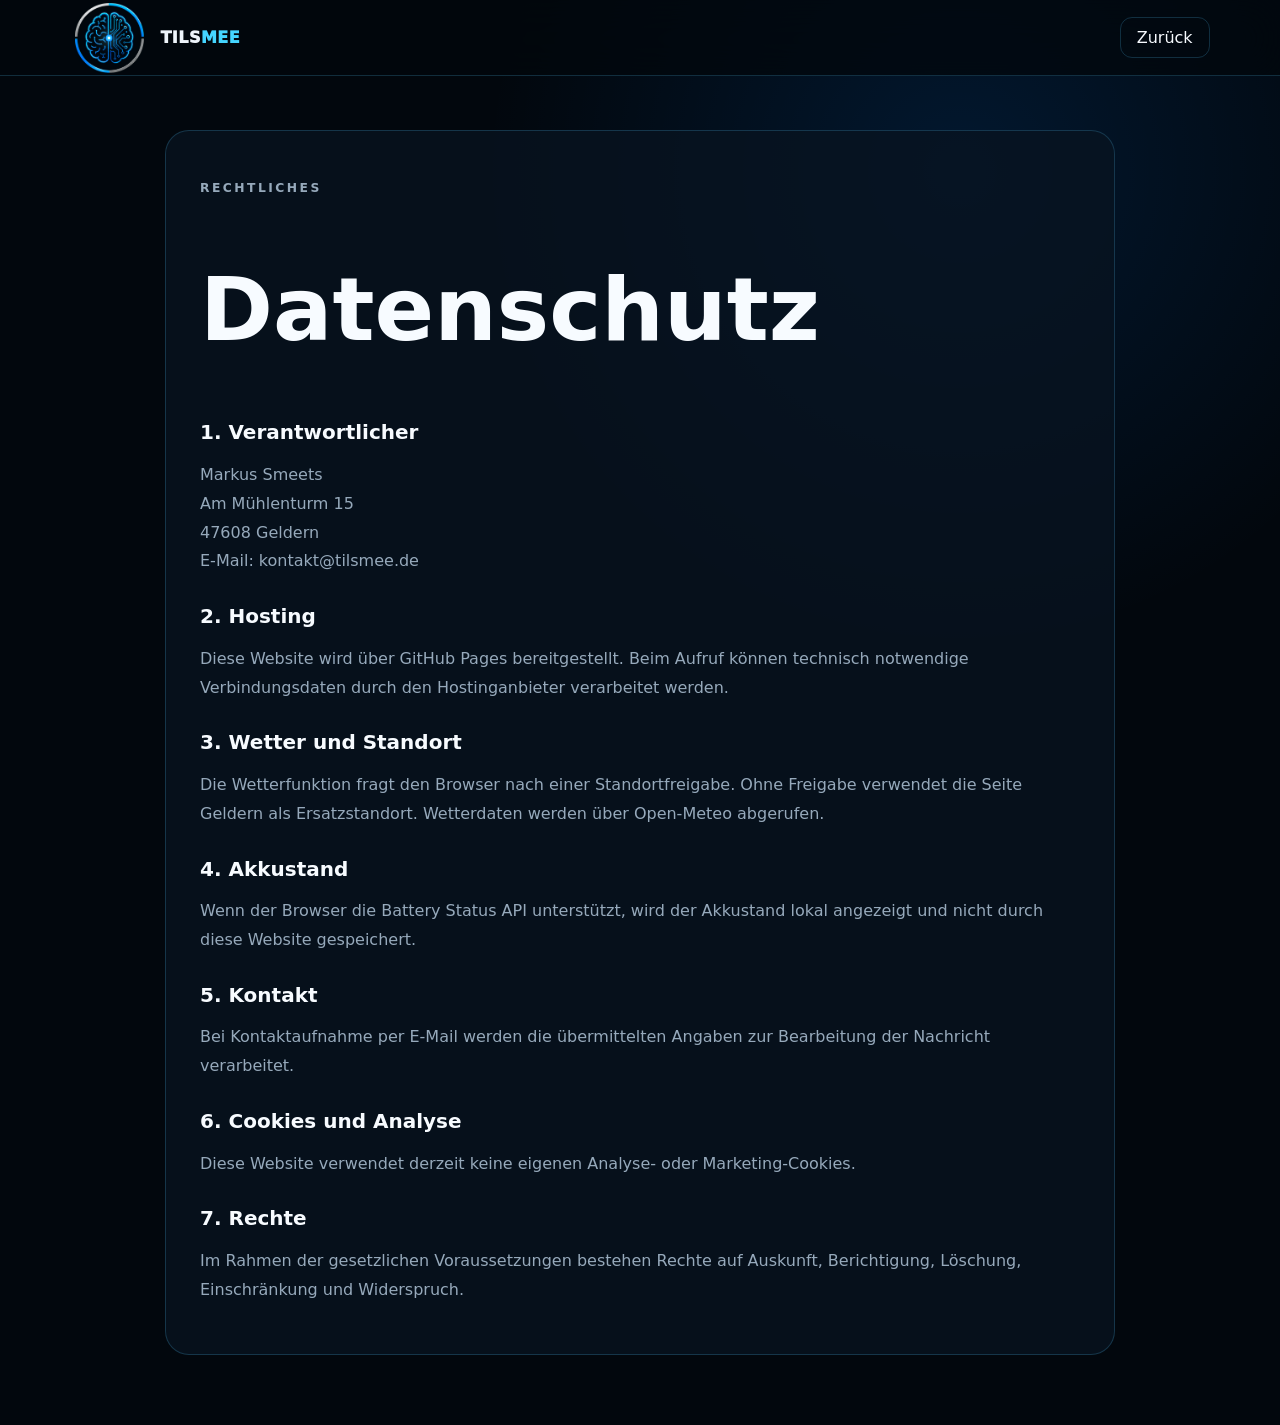
==== datenschutz.html @ 0f598ce9 "Add files via upload" ====
<!doctype html><html lang="de"><head><meta charset="utf-8"><meta name="viewport" content="width=device-width,initial-scale=1"><title>Datenschutz | Tilsmee</title><link rel="stylesheet" href="style.css"></head><body><header><a class="brand" href="index.html"><span class="mini-logo"><img src="tilsmee-emblem.png" alt=""><i></i></span><b><span>TILS</span><em>MEE</em></b></a><a class="contact-link" href="index.html">Zurück</a></header><main class="legal"><div class="box"><p class="eyebrow">RECHTLICHES</p><h1>Datenschutz</h1><h2>1. Verantwortlicher</h2><p>Markus Smeets<br>Am Mühlenturm 15<br>47608 Geldern<br>E-Mail: kontakt@tilsmee.de</p><h2>2. Hosting</h2><p>Diese Website wird über GitHub Pages bereitgestellt. Beim Aufruf können technisch notwendige Verbindungsdaten durch den Hostinganbieter verarbeitet werden.</p><h2>3. Wetter und Standort</h2><p>Die Wetterfunktion fragt den Browser nach einer Standortfreigabe. Ohne Freigabe verwendet die Seite Geldern als Ersatzstandort. Wetterdaten werden über Open-Meteo abgerufen.</p><h2>4. Akkustand</h2><p>Wenn der Browser die Battery Status API unterstützt, wird der Akkustand lokal angezeigt und nicht durch diese Website gespeichert.</p><h2>5. Kontakt</h2><p>Bei Kontaktaufnahme per E-Mail werden die übermittelten Angaben zur Bearbeitung der Nachricht verarbeitet.</p><h2>6. Cookies und Analyse</h2><p>Diese Website verwendet derzeit keine eigenen Analyse- oder Marketing-Cookies.</p><h2>7. Rechte</h2><p>Im Rahmen der gesetzlichen Voraussetzungen bestehen Rechte auf Auskunft, Berichtigung, Löschung, Einschränkung und Widerspruch.</p></div></main></body></html>
---- style.css ----
*{box-sizing:border-box}:root{--bg:#02070d;--panel:rgba(8,20,33,.78);--line:rgba(83,198,255,.2);--cyan:#45d5ff;--silver:#eef4fb;--text:#f7fbff;--muted:#96a9bb}html{scroll-behavior:smooth;scroll-snap-type:y mandatory}body{margin:0;background:radial-gradient(circle at 75% 12%,rgba(0,126,255,.14),transparent 30%),var(--bg);color:var(--text);font-family:Inter,system-ui,"Segoe UI",sans-serif;overflow-x:hidden}a{color:inherit;text-decoration:none}button{font:inherit}img{display:block;max-width:100%}header{position:fixed;inset:0 0 auto;z-index:50;height:76px;padding:0 5.5vw;display:flex;align-items:center;justify-content:space-between;border-bottom:1px solid var(--line);background:rgba(2,7,13,.75);backdrop-filter:blur(20px)}.brand{display:flex;align-items:center;gap:12px}.brand b,.word,.watch-brand,footer b{font-weight:950;letter-spacing:.03em}.brand b span,.word span,.watch-brand span,footer b span,.window-title b span{color:var(--silver)}.brand b em,.word em,.watch-brand em,footer b em,.window-title b em,h1 em{color:var(--cyan);font-style:normal}.mini-logo{position:relative;width:42px;height:42px}.mini-logo img,.logo img,.watch-logo img,.mini-logo img{width:100%;height:100%;object-fit:contain}header nav{display:flex;gap:28px;color:var(--muted)}header nav a:hover{color:#fff}.contact-link{padding:10px 16px;border:1px solid var(--line);border-radius:12px}.loader{position:fixed;inset:0;z-index:1000;display:grid;place-content:center;text-align:center;background:#010409;transition:.7s}.loader.hide{opacity:0;visibility:hidden}.loader .logo{width:165px;height:165px;margin:auto}.loader b{margin-top:18px;font-size:1.7rem;letter-spacing:.14em}.loader b span{color:var(--silver)}.loader b em{color:var(--cyan);font-style:normal}.loader small{color:var(--muted)}.logo,.watch-logo,.mini-logo{position:relative}.logo i,.watch-logo i,.mini-logo i{position:absolute;left:50%;top:50%;width:16px;height:16px;border-radius:50%;transform:translate(-50%,-50%);background:radial-gradient(circle,#fff 0 12%,#55dcff 30%,#078aff 65%);box-shadow:0 0 12px #7eeaff,0 0 34px #078aff;animation:pulse 1s infinite}.mini-logo i{width:7px;height:7px}.watch-logo i{width:12px;height:12px}@keyframes pulse{50%{transform:translate(-50%,-50%) scale(1.3);box-shadow:0 0 16px #bdf6ff,0 0 52px #078aff}}.slide{min-height:100vh;scroll-snap-align:start;padding:110px 6vw 70px;display:grid;align-items:center;gap:70px;overflow:hidden}.hero{grid-template-columns:1fr 1fr}.copy{max-width:720px}.eyebrow{color:var(--cyan);font-size:.77rem;font-weight:900;letter-spacing:.2em}.copy h1{font-size:clamp(4rem,8vw,7.6rem);line-height:.9;margin:.15em 0;letter-spacing:-.06em}.copy h1 span{color:var(--silver)}.copy h2{font-size:clamp(1.45rem,2.4vw,2.25rem);margin:.5em 0}.copy h3{font-size:clamp(2.5rem,5vw,4.8rem);line-height:1.02;margin:.25em 0}.copy p{color:var(--muted);font-size:1.08rem;line-height:1.7}.actions{display:flex;gap:14px;flex-wrap:wrap;margin:28px 0 14px}.btn{min-height:52px;padding:0 23px;border-radius:14px;border:0;display:inline-flex;align-items:center;justify-content:center;font-weight:850;cursor:pointer;transition:.22s}.btn:hover{transform:translateY(-3px)}.primary{color:#00111d;background:linear-gradient(135deg,#83e9ff,var(--cyan) 45%,#087cff);box-shadow:0 15px 42px rgba(0,145,255,.3)}.secondary{color:#fff;border:1px solid var(--line);background:rgba(255,255,255,.03)}#weatherStatus{color:var(--muted)}.watch-wrap{display:grid;place-items:center}.watch{position:relative;width:min(540px,42vw);aspect-ratio:1;border-radius:50%;padding:25px;background:linear-gradient(145deg,#4d5967,#19212b 40%,#070b10 70%);box-shadow:0 0 0 2px #7d8a99,0 0 0 7px #151c24,0 42px 105px #000a;transition:.18s;perspective:1200px}.crown{position:absolute;right:-24px;top:42%;width:32px;height:78px;border-radius:8px 12px 12px 8px;background:linear-gradient(90deg,#26303a,#667382,#1a222b)}.screen{height:100%;border-radius:50%;display:flex;flex-direction:column;align-items:center;justify-content:center;background:radial-gradient(circle at 50% 34%,rgba(0,130,255,.18),transparent 38%),#010409;box-shadow:inset 0 0 70px rgba(25,157,255,.17)}.watch-logo{width:118px;height:106px}.time{display:grid;grid-template-columns:5.2ch 2ch;align-items:end;gap:.15em;font-family:"Arial Rounded MT Bold","Trebuchet MS",system-ui,sans-serif;font-variant-numeric:tabular-nums;font-feature-settings:"tnum" 1}.time span{width:5.2ch;font-size:clamp(4.6rem,7.6vw,7rem);font-weight:900;line-height:.84;letter-spacing:-.045em}.time small{width:2ch;margin-bottom:10px;color:var(--cyan);font-weight:900;text-align:right}.date{margin-top:16px;color:var(--cyan);font-size:.78rem;letter-spacing:.16em}.weather{margin-top:7px;color:#d5e5ef}.metrics{display:flex;gap:24px;margin-top:27px}.metrics div{display:grid;grid-template-columns:auto minmax(4.8ch,auto);column-gap:6px;align-items:center;font-variant-numeric:tabular-nums}.metrics .steps{min-width:8.2rem}.metrics b{color:var(--cyan)}.metrics strong{white-space:nowrap;text-align:right}.metrics small{grid-column:1/3;text-align:center;color:var(--muted);font-size:.54rem;letter-spacing:.11em}.watch-brand{margin-top:18px;font-size:.74rem;letter-spacing:.22em}.watch-wrap>small{margin-top:17px;color:var(--muted)}.two{grid-template-columns:.9fr 1.1fr}.cards{display:grid;gap:15px}.cards article,.timeline article{display:grid;grid-template-columns:72px 1fr auto;gap:20px;padding:25px;border:1px solid var(--line);border-radius:20px;background:var(--panel)}.cards article>span,.timeline article>span{color:var(--cyan);font-size:1.35rem;font-weight:900}.cards p,.timeline p{color:var(--muted)}.studio{grid-template-columns:1.15fr .85fr}.editor{border:1px solid var(--line);border-radius:24px;overflow:hidden;background:#07101a;box-shadow:0 35px 100px #0007}.window-title{height:54px;display:flex;align-items:center;gap:8px;padding:0 18px;border-bottom:1px solid var(--line);background:#0a1522}.window-title>i{width:10px;height:10px;border-radius:50%;background:#354556}.window-title b{margin-left:14px}.editor-body{display:grid;grid-template-columns:230px 1fr;min-height:480px}aside{padding:18px;border-right:1px solid var(--line);display:flex;flex-direction:column;gap:9px}.layer{display:grid;grid-template-columns:54px 1fr;gap:11px;align-items:center;padding:10px;border:1px solid transparent;border-radius:12px;color:var(--muted);background:transparent;text-align:left;cursor:pointer}.layer:hover,.layer.active{color:#fff;border-color:var(--line);background:rgba(0,133,255,.12)}.layer>b{display:flex;flex-direction:column}.layer small{color:var(--muted);font-size:.68rem}.thumb{width:54px;height:42px;border:1px solid var(--line);border-radius:9px;display:grid;place-items:center;background:#02070d;color:#dff7ff;font-family:"Arial Rounded MT Bold","Trebuchet MS",sans-serif;font-size:.7rem}.thumb.bg{background:radial-gradient(circle,rgba(0,145,255,.35),transparent 58%),#02070d}.canvas{position:relative;display:grid;place-items:center;background:radial-gradient(circle,rgba(0,123,255,.13),transparent 45%),#03080e}.canvas>span{position:absolute;left:18px;top:18px;padding:8px 12px;border:1px solid var(--line);border-radius:10px;color:var(--cyan)}.mini-watch{position:relative;width:270px;aspect-ratio:1;border-radius:50%;border:9px solid #303b48;background:#010409;display:flex;flex-direction:column;align-items:center;justify-content:center;box-shadow:0 0 0 2px #687687}.mini-logo{width:78px;height:70px}.mini-watch>b{font-family:"Arial Rounded MT Bold","Trebuchet MS",sans-serif;font-size:3rem}.mini-watch>small{color:var(--cyan)}#overlay{position:absolute;inset:0;border-radius:50%;display:grid;place-items:center;color:var(--cyan);font-weight:900;font-size:1.15rem}.studio ul{list-style:none;padding:0}.studio li{margin:12px 0;padding:14px;border:1px solid var(--line);border-radius:13px;background:rgba(255,255,255,.025)}.studio li:before{content:"✓";color:var(--cyan);margin-right:10px}.roadmap{grid-template-columns:.75fr 1.25fr}.timeline{display:grid;gap:15px}.timeline article small{color:var(--cyan);letter-spacing:.11em}.end{grid-template-rows:1fr auto}.contact-card{width:min(900px,100%);margin:auto;text-align:center;padding:70px 28px;border:1px solid var(--line);border-radius:30px;background:var(--panel)}.contact-card .logo{width:140px;height:140px;margin:auto}.contact-card .word{display:block;margin:10px 0;font-size:1.2rem}.contact-card h3{font-size:clamp(2.5rem,5vw,4.8rem);margin:.3em 0}.contact-card p{color:var(--muted)}footer{display:flex;justify-content:space-between;gap:24px;align-items:end;color:var(--muted)}footer b{display:block;color:#dce9f4}footer small{display:block;margin-top:5px}footer nav{display:flex;gap:18px}.reveal{opacity:0;transform:translateY(36px);transition:.8s}.reveal.visible{opacity:1;transform:none}.legal{min-height:100vh;padding:130px 6vw 70px}.legal .box{max-width:950px;margin:auto;padding:34px;border:1px solid var(--line);border-radius:24px;background:var(--panel)}.legal h1{font-size:clamp(3rem,8vw,5.5rem)}.legal h2{font-size:1.25rem;margin-top:28px}.legal p{color:var(--muted);line-height:1.8}@media(max-width:980px){html{scroll-snap-type:none}header nav{display:none}.hero,.two,.studio,.roadmap{grid-template-columns:1fr;text-align:center}.watch-wrap{order:-1}.watch{width:min(520px,84vw)}.actions{justify-content:center}.studio .editor{order:2}.cards article,.timeline article{text-align:left}}@media(max-width:700px){.editor-body{grid-template-columns:1fr}aside{border-right:0;border-bottom:1px solid var(--line);display:grid;grid-template-columns:1fr 1fr}aside h4{grid-column:1/3}}@media(max-width:620px){header{padding:0 18px}.contact-link{display:none}.slide{padding:100px 18px 60px;min-height:auto}.hero{min-height:100vh}.watch{width:92vw;padding:18px}.time span{font-size:4rem}.metrics{gap:10px}.metrics .steps{min-width:6.8rem}.timeline article{grid-template-columns:1fr}footer{flex-direction:column;align-items:flex-start}footer nav{flex-wrap:wrap}}
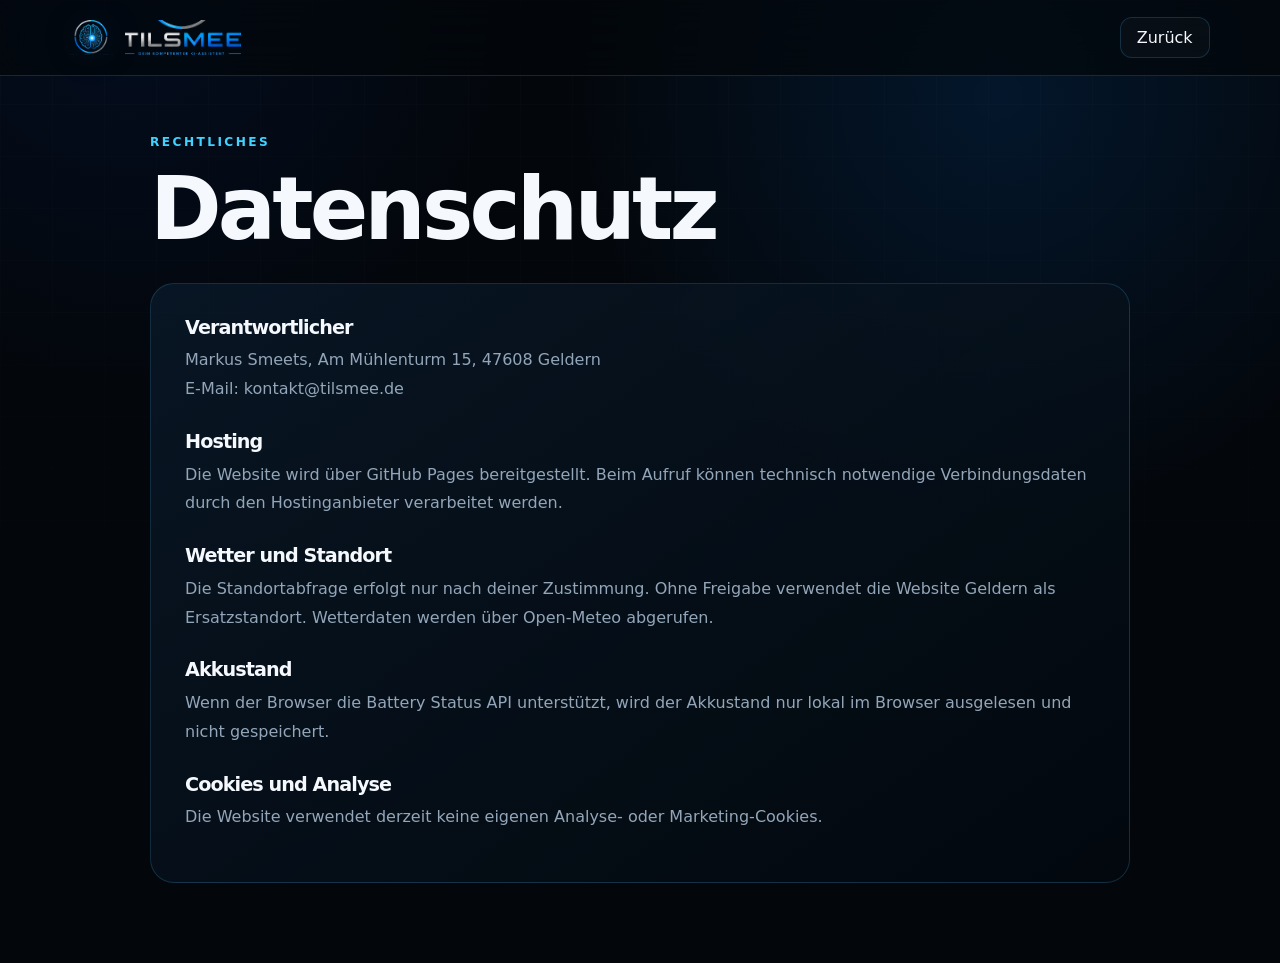
==== commit abf1b6a1: "Add files via upload" ====
--- a/datenschutz.html
+++ b/datenschutz.html
@@ -1 +1,34 @@
-<!doctype html><html lang="de"><head><meta charset="utf-8"><meta name="viewport" content="width=device-width,initial-scale=1"><title>Datenschutz | Tilsmee</title><link rel="stylesheet" href="style.css"></head><body><header><a class="brand" href="index.html"><span class="mini-logo"><img src="tilsmee-emblem.png" alt=""><i></i></span><b><span>TILS</span><em>MEE</em></b></a><a class="contact-link" href="index.html">Zurück</a></header><main class="legal"><div class="box"><p class="eyebrow">RECHTLICHES</p><h1>Datenschutz</h1><h2>1. Verantwortlicher</h2><p>Markus Smeets<br>Am Mühlenturm 15<br>47608 Geldern<br>E-Mail: kontakt@tilsmee.de</p><h2>2. Hosting</h2><p>Diese Website wird über GitHub Pages bereitgestellt. Beim Aufruf können technisch notwendige Verbindungsdaten durch den Hostinganbieter verarbeitet werden.</p><h2>3. Wetter und Standort</h2><p>Die Wetterfunktion fragt den Browser nach einer Standortfreigabe. Ohne Freigabe verwendet die Seite Geldern als Ersatzstandort. Wetterdaten werden über Open-Meteo abgerufen.</p><h2>4. Akkustand</h2><p>Wenn der Browser die Battery Status API unterstützt, wird der Akkustand lokal angezeigt und nicht durch diese Website gespeichert.</p><h2>5. Kontakt</h2><p>Bei Kontaktaufnahme per E-Mail werden die übermittelten Angaben zur Bearbeitung der Nachricht verarbeitet.</p><h2>6. Cookies und Analyse</h2><p>Diese Website verwendet derzeit keine eigenen Analyse- oder Marketing-Cookies.</p><h2>7. Rechte</h2><p>Im Rahmen der gesetzlichen Voraussetzungen bestehen Rechte auf Auskunft, Berichtigung, Löschung, Einschränkung und Widerspruch.</p></div></main></body></html>+<!doctype html>
+<html lang="de">
+<head>
+  <meta charset="utf-8">
+  <meta name="viewport" content="width=device-width, initial-scale=1">
+  <title>Datenschutz | TILSMEE</title>
+  <link rel="stylesheet" href="style.css">
+</head>
+<body>
+  <header class="header">
+    <a class="brand" href="index.html">
+      <span class="brand-symbol"><img src="tilsmee-emblem.png" alt=""><span class="core-dot core-dot-small"></span></span>
+      <span class="brand-lockup"><img src="tilsmee-wordmark.png" alt="TILSMEE"></span>
+    </a>
+    <a class="header-contact" href="index.html">Zurück</a>
+  </header>
+  <main class="legal">
+    <p class="eyebrow">RECHTLICHES</p>
+    <h1>Datenschutz</h1>
+    <section>
+      <h2>Verantwortlicher</h2>
+      <p>Markus Smeets, Am Mühlenturm 15, 47608 Geldern<br>E-Mail: kontakt@tilsmee.de</p>
+      <h2>Hosting</h2>
+      <p>Die Website wird über GitHub Pages bereitgestellt. Beim Aufruf können technisch notwendige Verbindungsdaten durch den Hostinganbieter verarbeitet werden.</p>
+      <h2>Wetter und Standort</h2>
+      <p>Die Standortabfrage erfolgt nur nach deiner Zustimmung. Ohne Freigabe verwendet die Website Geldern als Ersatzstandort. Wetterdaten werden über Open-Meteo abgerufen.</p>
+      <h2>Akkustand</h2>
+      <p>Wenn der Browser die Battery Status API unterstützt, wird der Akkustand nur lokal im Browser ausgelesen und nicht gespeichert.</p>
+      <h2>Cookies und Analyse</h2>
+      <p>Die Website verwendet derzeit keine eigenen Analyse- oder Marketing-Cookies.</p>
+    </section>
+  </main>
+</body>
+</html>
--- a/style.css
+++ b/style.css
@@ -1 +1,286 @@
-*{box-sizing:border-box}:root{--bg:#02070d;--panel:rgba(8,20,33,.78);--line:rgba(83,198,255,.2);--cyan:#45d5ff;--silver:#eef4fb;--text:#f7fbff;--muted:#96a9bb}html{scroll-behavior:smooth;scroll-snap-type:y mandatory}body{margin:0;background:radial-gradient(circle at 75% 12%,rgba(0,126,255,.14),transparent 30%),var(--bg);color:var(--text);font-family:Inter,system-ui,"Segoe UI",sans-serif;overflow-x:hidden}a{color:inherit;text-decoration:none}button{font:inherit}img{display:block;max-width:100%}header{position:fixed;inset:0 0 auto;z-index:50;height:76px;padding:0 5.5vw;display:flex;align-items:center;justify-content:space-between;border-bottom:1px solid var(--line);background:rgba(2,7,13,.75);backdrop-filter:blur(20px)}.brand{display:flex;align-items:center;gap:12px}.brand b,.word,.watch-brand,footer b{font-weight:950;letter-spacing:.03em}.brand b span,.word span,.watch-brand span,footer b span,.window-title b span{color:var(--silver)}.brand b em,.word em,.watch-brand em,footer b em,.window-title b em,h1 em{color:var(--cyan);font-style:normal}.mini-logo{position:relative;width:42px;height:42px}.mini-logo img,.logo img,.watch-logo img,.mini-logo img{width:100%;height:100%;object-fit:contain}header nav{display:flex;gap:28px;color:var(--muted)}header nav a:hover{color:#fff}.contact-link{padding:10px 16px;border:1px solid var(--line);border-radius:12px}.loader{position:fixed;inset:0;z-index:1000;display:grid;place-content:center;text-align:center;background:#010409;transition:.7s}.loader.hide{opacity:0;visibility:hidden}.loader .logo{width:165px;height:165px;margin:auto}.loader b{margin-top:18px;font-size:1.7rem;letter-spacing:.14em}.loader b span{color:var(--silver)}.loader b em{color:var(--cyan);font-style:normal}.loader small{color:var(--muted)}.logo,.watch-logo,.mini-logo{position:relative}.logo i,.watch-logo i,.mini-logo i{position:absolute;left:50%;top:50%;width:16px;height:16px;border-radius:50%;transform:translate(-50%,-50%);background:radial-gradient(circle,#fff 0 12%,#55dcff 30%,#078aff 65%);box-shadow:0 0 12px #7eeaff,0 0 34px #078aff;animation:pulse 1s infinite}.mini-logo i{width:7px;height:7px}.watch-logo i{width:12px;height:12px}@keyframes pulse{50%{transform:translate(-50%,-50%) scale(1.3);box-shadow:0 0 16px #bdf6ff,0 0 52px #078aff}}.slide{min-height:100vh;scroll-snap-align:start;padding:110px 6vw 70px;display:grid;align-items:center;gap:70px;overflow:hidden}.hero{grid-template-columns:1fr 1fr}.copy{max-width:720px}.eyebrow{color:var(--cyan);font-size:.77rem;font-weight:900;letter-spacing:.2em}.copy h1{font-size:clamp(4rem,8vw,7.6rem);line-height:.9;margin:.15em 0;letter-spacing:-.06em}.copy h1 span{color:var(--silver)}.copy h2{font-size:clamp(1.45rem,2.4vw,2.25rem);margin:.5em 0}.copy h3{font-size:clamp(2.5rem,5vw,4.8rem);line-height:1.02;margin:.25em 0}.copy p{color:var(--muted);font-size:1.08rem;line-height:1.7}.actions{display:flex;gap:14px;flex-wrap:wrap;margin:28px 0 14px}.btn{min-height:52px;padding:0 23px;border-radius:14px;border:0;display:inline-flex;align-items:center;justify-content:center;font-weight:850;cursor:pointer;transition:.22s}.btn:hover{transform:translateY(-3px)}.primary{color:#00111d;background:linear-gradient(135deg,#83e9ff,var(--cyan) 45%,#087cff);box-shadow:0 15px 42px rgba(0,145,255,.3)}.secondary{color:#fff;border:1px solid var(--line);background:rgba(255,255,255,.03)}#weatherStatus{color:var(--muted)}.watch-wrap{display:grid;place-items:center}.watch{position:relative;width:min(540px,42vw);aspect-ratio:1;border-radius:50%;padding:25px;background:linear-gradient(145deg,#4d5967,#19212b 40%,#070b10 70%);box-shadow:0 0 0 2px #7d8a99,0 0 0 7px #151c24,0 42px 105px #000a;transition:.18s;perspective:1200px}.crown{position:absolute;right:-24px;top:42%;width:32px;height:78px;border-radius:8px 12px 12px 8px;background:linear-gradient(90deg,#26303a,#667382,#1a222b)}.screen{height:100%;border-radius:50%;display:flex;flex-direction:column;align-items:center;justify-content:center;background:radial-gradient(circle at 50% 34%,rgba(0,130,255,.18),transparent 38%),#010409;box-shadow:inset 0 0 70px rgba(25,157,255,.17)}.watch-logo{width:118px;height:106px}.time{display:grid;grid-template-columns:5.2ch 2ch;align-items:end;gap:.15em;font-family:"Arial Rounded MT Bold","Trebuchet MS",system-ui,sans-serif;font-variant-numeric:tabular-nums;font-feature-settings:"tnum" 1}.time span{width:5.2ch;font-size:clamp(4.6rem,7.6vw,7rem);font-weight:900;line-height:.84;letter-spacing:-.045em}.time small{width:2ch;margin-bottom:10px;color:var(--cyan);font-weight:900;text-align:right}.date{margin-top:16px;color:var(--cyan);font-size:.78rem;letter-spacing:.16em}.weather{margin-top:7px;color:#d5e5ef}.metrics{display:flex;gap:24px;margin-top:27px}.metrics div{display:grid;grid-template-columns:auto minmax(4.8ch,auto);column-gap:6px;align-items:center;font-variant-numeric:tabular-nums}.metrics .steps{min-width:8.2rem}.metrics b{color:var(--cyan)}.metrics strong{white-space:nowrap;text-align:right}.metrics small{grid-column:1/3;text-align:center;color:var(--muted);font-size:.54rem;letter-spacing:.11em}.watch-brand{margin-top:18px;font-size:.74rem;letter-spacing:.22em}.watch-wrap>small{margin-top:17px;color:var(--muted)}.two{grid-template-columns:.9fr 1.1fr}.cards{display:grid;gap:15px}.cards article,.timeline article{display:grid;grid-template-columns:72px 1fr auto;gap:20px;padding:25px;border:1px solid var(--line);border-radius:20px;background:var(--panel)}.cards article>span,.timeline article>span{color:var(--cyan);font-size:1.35rem;font-weight:900}.cards p,.timeline p{color:var(--muted)}.studio{grid-template-columns:1.15fr .85fr}.editor{border:1px solid var(--line);border-radius:24px;overflow:hidden;background:#07101a;box-shadow:0 35px 100px #0007}.window-title{height:54px;display:flex;align-items:center;gap:8px;padding:0 18px;border-bottom:1px solid var(--line);background:#0a1522}.window-title>i{width:10px;height:10px;border-radius:50%;background:#354556}.window-title b{margin-left:14px}.editor-body{display:grid;grid-template-columns:230px 1fr;min-height:480px}aside{padding:18px;border-right:1px solid var(--line);display:flex;flex-direction:column;gap:9px}.layer{display:grid;grid-template-columns:54px 1fr;gap:11px;align-items:center;padding:10px;border:1px solid transparent;border-radius:12px;color:var(--muted);background:transparent;text-align:left;cursor:pointer}.layer:hover,.layer.active{color:#fff;border-color:var(--line);background:rgba(0,133,255,.12)}.layer>b{display:flex;flex-direction:column}.layer small{color:var(--muted);font-size:.68rem}.thumb{width:54px;height:42px;border:1px solid var(--line);border-radius:9px;display:grid;place-items:center;background:#02070d;color:#dff7ff;font-family:"Arial Rounded MT Bold","Trebuchet MS",sans-serif;font-size:.7rem}.thumb.bg{background:radial-gradient(circle,rgba(0,145,255,.35),transparent 58%),#02070d}.canvas{position:relative;display:grid;place-items:center;background:radial-gradient(circle,rgba(0,123,255,.13),transparent 45%),#03080e}.canvas>span{position:absolute;left:18px;top:18px;padding:8px 12px;border:1px solid var(--line);border-radius:10px;color:var(--cyan)}.mini-watch{position:relative;width:270px;aspect-ratio:1;border-radius:50%;border:9px solid #303b48;background:#010409;display:flex;flex-direction:column;align-items:center;justify-content:center;box-shadow:0 0 0 2px #687687}.mini-logo{width:78px;height:70px}.mini-watch>b{font-family:"Arial Rounded MT Bold","Trebuchet MS",sans-serif;font-size:3rem}.mini-watch>small{color:var(--cyan)}#overlay{position:absolute;inset:0;border-radius:50%;display:grid;place-items:center;color:var(--cyan);font-weight:900;font-size:1.15rem}.studio ul{list-style:none;padding:0}.studio li{margin:12px 0;padding:14px;border:1px solid var(--line);border-radius:13px;background:rgba(255,255,255,.025)}.studio li:before{content:"✓";color:var(--cyan);margin-right:10px}.roadmap{grid-template-columns:.75fr 1.25fr}.timeline{display:grid;gap:15px}.timeline article small{color:var(--cyan);letter-spacing:.11em}.end{grid-template-rows:1fr auto}.contact-card{width:min(900px,100%);margin:auto;text-align:center;padding:70px 28px;border:1px solid var(--line);border-radius:30px;background:var(--panel)}.contact-card .logo{width:140px;height:140px;margin:auto}.contact-card .word{display:block;margin:10px 0;font-size:1.2rem}.contact-card h3{font-size:clamp(2.5rem,5vw,4.8rem);margin:.3em 0}.contact-card p{color:var(--muted)}footer{display:flex;justify-content:space-between;gap:24px;align-items:end;color:var(--muted)}footer b{display:block;color:#dce9f4}footer small{display:block;margin-top:5px}footer nav{display:flex;gap:18px}.reveal{opacity:0;transform:translateY(36px);transition:.8s}.reveal.visible{opacity:1;transform:none}.legal{min-height:100vh;padding:130px 6vw 70px}.legal .box{max-width:950px;margin:auto;padding:34px;border:1px solid var(--line);border-radius:24px;background:var(--panel)}.legal h1{font-size:clamp(3rem,8vw,5.5rem)}.legal h2{font-size:1.25rem;margin-top:28px}.legal p{color:var(--muted);line-height:1.8}@media(max-width:980px){html{scroll-snap-type:none}header nav{display:none}.hero,.two,.studio,.roadmap{grid-template-columns:1fr;text-align:center}.watch-wrap{order:-1}.watch{width:min(520px,84vw)}.actions{justify-content:center}.studio .editor{order:2}.cards article,.timeline article{text-align:left}}@media(max-width:700px){.editor-body{grid-template-columns:1fr}aside{border-right:0;border-bottom:1px solid var(--line);display:grid;grid-template-columns:1fr 1fr}aside h4{grid-column:1/3}}@media(max-width:620px){header{padding:0 18px}.contact-link{display:none}.slide{padding:100px 18px 60px;min-height:auto}.hero{min-height:100vh}.watch{width:92vw;padding:18px}.time span{font-size:4rem}.metrics{gap:10px}.metrics .steps{min-width:6.8rem}.timeline article{grid-template-columns:1fr}footer{flex-direction:column;align-items:flex-start}footer nav{flex-wrap:wrap}}+*{box-sizing:border-box}
+:root{
+  --bg:#03070c;
+  --bg-soft:#07111b;
+  --panel:rgba(8,19,31,.76);
+  --line:rgba(83,194,255,.18);
+  --line-strong:rgba(83,194,255,.36);
+  --text:#f5f8fc;
+  --muted:#93a6b9;
+  --cyan:#42d2ff;
+  --blue:#0787ff;
+  --green:#47eba3;
+  --silver:#edf3f9;
+}
+html{scroll-behavior:smooth;scroll-snap-type:y mandatory}
+body{
+  margin:0;
+  color:var(--text);
+  background:
+    radial-gradient(circle at 78% 10%,rgba(0,128,255,.13),transparent 32%),
+    radial-gradient(circle at 10% 0%,rgba(0,87,255,.08),transparent 26%),
+    var(--bg);
+  font-family:Inter,ui-sans-serif,system-ui,-apple-system,BlinkMacSystemFont,"Segoe UI",sans-serif;
+  overflow-x:hidden
+}
+body::before{
+  content:"";position:fixed;inset:0;z-index:-4;pointer-events:none;
+  background:
+    linear-gradient(rgba(255,255,255,.014) 1px,transparent 1px),
+    linear-gradient(90deg,rgba(255,255,255,.014) 1px,transparent 1px);
+  background-size:52px 52px;
+  mask-image:linear-gradient(to bottom,#000,transparent 94%)
+}
+a{color:inherit;text-decoration:none}
+button{font:inherit}
+img{display:block;max-width:100%}
+
+.loader{
+  position:fixed;inset:0;z-index:1000;display:grid;place-content:center;text-align:center;
+  background:#010409;transition:opacity .75s ease,visibility .75s ease
+}
+.loader.hidden{opacity:0;visibility:hidden}
+.loader-mark{position:relative;width:165px;height:165px;margin:auto}
+.loader-mark img{width:100%;height:100%;object-fit:contain;filter:drop-shadow(0 0 28px rgba(50,193,255,.48))}
+.loader-name{display:flex;align-items:flex-end;justify-content:center;gap:10px;margin-top:18px}
+.loader-name img{width:245px}
+.ai{color:#fff;font-size:.72em;font-weight:800;letter-spacing:.01em}
+
+.core-dot{
+  position:absolute;left:50%;top:50%;width:18px;height:18px;border-radius:50%;
+  transform:translate(-50%,-50%);
+  background:radial-gradient(circle,#eafcff 0 12%,#5bdfff 30%,#0b8cff 64%,rgba(0,113,255,.3) 100%);
+  box-shadow:0 0 10px #8cecff,0 0 25px #078aff,0 0 54px rgba(0,132,255,.7);
+  animation:corePulse 1s ease-in-out infinite
+}
+.core-dot-small{width:7px;height:7px}
+@keyframes corePulse{
+  0%,100%{transform:translate(-50%,-50%) scale(.82);opacity:.82}
+  50%{transform:translate(-50%,-50%) scale(1.25);opacity:1;box-shadow:0 0 13px #c2f6ff,0 0 35px #078aff,0 0 70px rgba(0,132,255,.86)}
+}
+
+.header{
+  position:fixed;left:0;right:0;top:0;z-index:100;min-height:76px;padding:0 5.5vw;
+  display:flex;align-items:center;justify-content:space-between;
+  border-bottom:1px solid var(--line);background:rgba(3,7,12,.72);backdrop-filter:blur(22px)
+}
+.brand{display:flex;align-items:center;gap:12px}
+.brand-symbol{position:relative;width:43px;height:43px}
+.brand-symbol img{width:100%;height:100%;object-fit:contain}
+.brand-lockup{display:flex;align-items:flex-end;gap:4px}
+.brand-lockup img{width:116px}
+.brand-lockup .ai{font-size:.83rem;margin-bottom:3px}
+.header nav{display:flex;gap:29px;color:var(--muted);font-size:.92rem}
+.header nav a{position:relative;padding:27px 0}
+.header nav a::after{content:"";position:absolute;left:0;right:100%;bottom:18px;height:2px;background:var(--cyan);transition:.24s}
+.header nav a:hover{color:#fff}.header nav a:hover::after{right:0}
+.header-contact{padding:10px 16px;border:1px solid var(--line);border-radius:12px;background:rgba(255,255,255,.025);transition:.22s}
+.header-contact:hover{border-color:var(--line-strong);box-shadow:0 12px 30px rgba(0,132,255,.14)}
+
+.panel{
+  min-height:100vh;
+  scroll-snap-align:start;
+  position:relative;
+  overflow:hidden;
+  padding:112px 6vw 72px;
+  display:grid;
+  align-items:center
+}
+.grid-glow{position:absolute;border-radius:50%;filter:blur(90px);pointer-events:none}
+.grid-glow-left{width:350px;height:350px;left:-10%;bottom:-8%;background:rgba(0,78,255,.09)}
+.grid-glow-right{width:450px;height:450px;right:4%;top:16%;background:rgba(0,129,255,.15)}
+
+.hero{grid-template-columns:1fr 1fr;gap:72px}
+.hero-copy{position:relative;z-index:2;max-width:730px}
+.eyebrow{margin:0 0 16px;color:var(--cyan);font-size:.76rem;font-weight:900;letter-spacing:.2em}
+.hero-lockup{display:flex;align-items:flex-end;gap:13px;margin-bottom:24px}
+.hero-lockup img{width:min(500px,78vw)}
+.hero-lockup .ai{font-size:3.2rem;margin-bottom:7px}
+h1,h2,h3,p{margin-top:0}
+h1{font-size:clamp(2.2rem,4.4vw,4.5rem);line-height:1.04;letter-spacing:-.045em;margin-bottom:20px}
+h2{font-size:clamp(2.5rem,5vw,4.7rem);line-height:1.02;letter-spacing:-.048em;margin-bottom:22px}
+.lead,.section-head>p,.studio-copy>p,.contact-box>p{color:var(--muted);font-size:1.08rem;line-height:1.72}
+.actions{display:flex;gap:14px;flex-wrap:wrap;margin-top:32px}
+.button{min-height:52px;padding:0 23px;border:0;border-radius:14px;display:inline-flex;align-items:center;justify-content:center;font-weight:850;cursor:pointer;transition:.22s}
+.button:hover{transform:translateY(-3px)}
+.button-primary{color:#00111d;background:linear-gradient(135deg,#83e9ff,var(--cyan) 45%,#087cff);box-shadow:0 15px 42px rgba(0,145,255,.28)}
+.button-primary:hover{box-shadow:0 20px 52px rgba(0,145,255,.38)}
+.button-secondary{color:#fff;border:1px solid var(--line);background:rgba(255,255,255,.03)}
+.status-line{margin-top:17px;color:var(--muted);font-size:.85rem}
+
+.watch-area{position:relative;z-index:2;display:grid;place-items:center}
+.watch-hover{width:min(540px,42vw);perspective:1200px}
+.watch-case{
+  position:relative;width:100%;aspect-ratio:1;border-radius:50%;padding:25px;
+  background:linear-gradient(145deg,#4a5663,#1b232d 39%,#070b11 70%);
+  box-shadow:0 0 0 2px #7c8998,0 0 0 7px #151c24,0 42px 105px rgba(0,0,0,.62),0 0 80px rgba(0,129,255,.17);
+  transform-style:preserve-3d;transition:transform .18s ease-out
+}
+.watch-case::before{content:"";position:absolute;inset:10px;border-radius:50%;border:1px solid rgba(255,255,255,.16)}
+.watch-crown{position:absolute;right:-24px;top:42%;width:32px;height:78px;border-radius:8px 12px 12px 8px;background:linear-gradient(90deg,#26303a,#677483,#1a222b);box-shadow:0 8px 22px rgba(0,0,0,.45)}
+.watch-glass{
+  position:relative;height:100%;border-radius:50%;overflow:hidden;
+  display:flex;flex-direction:column;align-items:center;justify-content:center;
+  background:radial-gradient(circle at 50% 34%,rgba(0,130,255,.18),transparent 39%),linear-gradient(180deg,#030910,#010409);
+  box-shadow:inset 0 0 70px rgba(25,157,255,.17),inset 0 0 0 1px rgba(255,255,255,.05)
+}
+.watch-glass::after{content:"";position:absolute;inset:0;pointer-events:none;border-radius:50%;background:linear-gradient(125deg,rgba(255,255,255,.12),transparent 23%,transparent 69%,rgba(0,166,255,.06))}
+.watch-logo{position:relative;width:112px;height:100px;margin-bottom:1px}
+.watch-logo img{width:100%;height:100%;object-fit:contain;filter:drop-shadow(0 0 15px rgba(48,191,255,.4))}
+.watch-core{width:12px;height:12px}
+
+.time-row{
+  position:relative;
+  display:flex;
+  align-items:flex-end;
+  justify-content:center;
+  min-width:8.4ch;
+  padding-right:1.9rem;
+  font-family:"Arial Rounded MT Bold","Trebuchet MS",Arial,sans-serif;
+  font-variant-numeric:tabular-nums;
+  font-feature-settings:"tnum" 1
+}
+.time-main{
+  display:block;
+  width:5.3ch;
+  text-align:center;
+  font-size:clamp(4.6rem,7.4vw,6.8rem);
+  font-weight:900;
+  line-height:.84;
+  letter-spacing:-.04em
+}
+.time-seconds{
+  position:absolute;
+  right:.05rem;
+  bottom:.48rem;
+  width:2ch;
+  text-align:right;
+  color:var(--cyan);
+  font-size:1rem;
+  font-weight:900
+}
+.watch-date{margin-top:16px;color:var(--cyan);font-size:.76rem;letter-spacing:.15em}
+.watch-weather{margin-top:7px;color:#d5e5ef;font-size:.82rem}
+.metrics{display:grid;grid-template-columns:5.7rem 8.5rem 5.7rem;gap:.9rem;justify-content:center;width:100%;margin-top:26px}
+.metric{display:grid;grid-template-columns:1rem 1fr;column-gap:.35rem;align-items:center;font-variant-numeric:tabular-nums;font-feature-settings:"tnum" 1}
+.metric-icon{color:var(--cyan)}
+.metric strong{display:block;width:100%;text-align:right;white-space:nowrap;font-family:"Arial Rounded MT Bold","Trebuchet MS",Arial,sans-serif}
+.metric small{grid-column:1/3;text-align:center;color:var(--muted);font-size:.53rem;letter-spacing:.1em}
+.watch-wordmark{margin-top:16px;width:112px}
+.watch-hint{margin-top:17px;color:var(--muted);font-size:.67rem;letter-spacing:.15em}
+.scroll-next{position:absolute;left:50%;bottom:26px;transform:translateX(-50%);display:flex;flex-direction:column;align-items:center;color:var(--muted);font-size:.62rem;letter-spacing:.18em}
+.scroll-next span{display:block;width:1px;height:38px;margin-top:9px;background:linear-gradient(var(--cyan),transparent)}
+
+.vision{grid-template-rows:auto auto;gap:45px}
+.section-head{max-width:840px}
+.feature-grid{display:grid;grid-template-columns:repeat(4,1fr);gap:18px}
+.feature-card{min-height:245px;padding:29px;border:1px solid var(--line);border-radius:23px;background:linear-gradient(145deg,rgba(10,25,41,.76),rgba(3,9,15,.7));backdrop-filter:blur(16px)}
+.feature-card>span{display:block;margin-bottom:48px;color:var(--cyan);font-weight:900}
+.feature-card p{color:var(--muted)}
+
+.studio{grid-template-columns:1.18fr .82fr;gap:68px}
+.studio-window{border:1px solid var(--line-strong);border-radius:24px;overflow:hidden;background:#07101a;box-shadow:0 35px 100px rgba(0,0,0,.42)}
+.window-bar{height:56px;display:flex;align-items:center;gap:8px;padding:0 18px;border-bottom:1px solid var(--line);background:#0a1522}
+.window-bar>span{width:10px;height:10px;border-radius:50%;background:#354556}
+.window-title{display:flex;align-items:center;gap:10px;margin-left:12px}
+.window-title img{width:94px}
+.window-title b{font-size:.84rem;color:#c9dae7}
+.studio-body{display:grid;grid-template-columns:235px 1fr;min-height:500px}
+.layers{padding:18px;border-right:1px solid var(--line);display:flex;flex-direction:column;gap:8px}
+.layers h3{margin:0 0 7px;font-size:.95rem}
+.layer{display:grid;grid-template-columns:56px 1fr;align-items:center;gap:11px;padding:9px;border:1px solid transparent;border-radius:12px;color:var(--muted);background:transparent;text-align:left;cursor:pointer;transition:.2s}
+.layer:hover,.layer.active{color:#fff;border-color:var(--line);background:rgba(0,133,255,.13)}
+.layer>span:last-child{display:flex;flex-direction:column}
+.layer small{margin-top:2px;color:var(--muted);font-size:.65rem}
+.layer-preview{width:56px;height:42px;border:1px solid var(--line);border-radius:9px;display:grid;place-items:center;overflow:hidden;color:#dff6ff;background:#02070d;font-family:"Arial Rounded MT Bold","Trebuchet MS",Arial,sans-serif;font-size:.69rem;font-weight:900}
+.preview-bg{background:radial-gradient(circle at center,rgba(0,145,255,.34),transparent 58%),#02070d}
+.preview-time{font-size:.85rem}.preview-date{color:var(--cyan)}
+.editor-stage{position:relative;display:grid;place-items:center;background:radial-gradient(circle,rgba(0,123,255,.13),transparent 45%),#03080e}
+.stage-label{position:absolute;left:18px;top:18px;padding:8px 12px;border:1px solid var(--line);border-radius:10px;color:var(--cyan);background:rgba(4,13,22,.76);font-size:.72rem;letter-spacing:.08em}
+.editor-watch{position:relative;width:275px;aspect-ratio:1;border-radius:50%;border:9px solid #303b48;background:#010409;display:flex;flex-direction:column;align-items:center;justify-content:center;box-shadow:0 0 0 2px #687687,0 26px 60px rgba(0,0,0,.35);overflow:hidden}
+.editor-logo{position:relative;width:78px;height:70px}
+.editor-logo img{width:100%;height:100%;object-fit:contain}
+.editor-core{width:8px;height:8px}
+.editor-time{font-family:"Arial Rounded MT Bold","Trebuchet MS",Arial,sans-serif;font-size:3rem;font-weight:900;font-variant-numeric:tabular-nums}
+.editor-date{margin-top:.2rem;color:var(--cyan);font-size:.68rem}
+.editor-weather{margin-top:.4rem;color:#d9edf8;font-size:.75rem}
+.editor-metrics{display:flex;gap:1rem;margin-top:.6rem;color:#d9edf8;font-size:.67rem}
+.editor-wordmark{width:84px;margin-top:.75rem}
+.editor-item{transition:opacity .2s ease,transform .2s ease,filter .2s ease}
+.editor-watch:not([data-active="all"]) .editor-item{opacity:.12;filter:saturate(.35)}
+.editor-watch[data-active="time"] [data-item="time"],
+.editor-watch[data-active="date"] [data-item="date"],
+.editor-watch[data-active="weather"] [data-item="weather"],
+.editor-watch[data-active="steps"] [data-item="steps"],
+.editor-watch[data-active="battery"] [data-item="battery"]{opacity:1;filter:none;transform:scale(1.04);color:var(--cyan);text-shadow:0 0 18px rgba(69,213,255,.45)}
+.editor-watch:not([data-active="all"]) [data-item="logo"]{opacity:.28;filter:saturate(.55)}
+.studio-copy ul{list-style:none;padding:0;margin:27px 0 0;display:grid;gap:11px}
+.studio-copy li{padding:14px 16px;border:1px solid var(--line);border-radius:13px;background:rgba(255,255,255,.025)}
+.studio-copy li::before{content:"✓";margin-right:10px;color:var(--cyan)}
+
+.roadmap{grid-template-columns:.75fr 1.25fr;gap:70px}
+.timeline{display:grid;gap:15px}
+.timeline-row{display:grid;grid-template-columns:72px 1fr auto;gap:22px;align-items:center;padding:26px;border:1px solid var(--line);border-radius:20px;background:rgba(7,18,29,.72)}
+.timeline-row>span{color:var(--cyan);font-size:1.4rem;font-weight:900}
+.timeline-row p{color:var(--muted)}
+.timeline-row small{color:var(--cyan);letter-spacing:.11em;font-size:.67rem}
+.timeline-row .state-active{color:var(--green)}
+
+.contact{display:grid;grid-template-rows:1fr auto}
+.contact-box{width:min(900px,100%);margin:auto;text-align:center;padding:74px 28px;border:1px solid var(--line);border-radius:30px;background:linear-gradient(145deg,rgba(10,27,44,.84),rgba(3,9,16,.78));box-shadow:0 30px 100px rgba(0,72,145,.15)}
+.contact-symbol{position:relative;width:140px;height:140px;margin:0 auto 16px}
+.contact-symbol img{width:100%;height:100%;object-fit:contain}
+.contact-lockup{display:flex;align-items:flex-end;justify-content:center;gap:8px;margin-bottom:20px}
+.contact-lockup img{width:270px}
+.contact-lockup .ai{font-size:1.4rem;margin-bottom:5px}
+footer{display:flex;justify-content:space-between;gap:24px;align-items:flex-end;padding-top:35px;color:var(--muted);font-size:.85rem}
+footer strong{display:block;color:#dce9f4}
+footer small{display:block;margin-top:5px}
+footer nav{display:flex;gap:18px}
+footer nav a:hover{color:var(--cyan)}
+
+.reveal{opacity:0;transform:translateY(36px);transition:opacity .82s ease,transform .82s cubic-bezier(.2,.8,.2,1)}
+.reveal.visible{opacity:1;transform:none}
+
+@media(max-width:1000px){
+  html{scroll-snap-type:none}
+  .header nav{display:none}
+  .hero,.studio,.roadmap{grid-template-columns:1fr;text-align:center}
+  .hero-copy,.section-head,.studio-copy{margin:auto}
+  .actions{justify-content:center}
+  .watch-area{order:-1}
+  .watch-hover{width:min(520px,84vw)}
+  .feature-grid{grid-template-columns:1fr 1fr}
+}
+@media(max-width:720px){
+  .studio-body{grid-template-columns:1fr}
+  .layers{border-right:0;border-bottom:1px solid var(--line);display:grid;grid-template-columns:1fr 1fr}
+  .layers h3{grid-column:1/-1}
+}
+@media(max-width:620px){
+  .header{padding:0 18px}.header-contact{display:none}
+  .brand-lockup img{width:102px}
+  .panel{padding:100px 18px 62px;min-height:auto}
+  .hero{min-height:100vh}
+  .hero-lockup{justify-content:center}
+  .hero-lockup img{width:78vw}.hero-lockup .ai{font-size:2.1rem}
+  h1{font-size:clamp(2.2rem,11vw,3.6rem)}
+  h2{font-size:clamp(2.3rem,12vw,3.7rem)}
+  .watch-hover{width:92vw}
+  .watch-case{padding:18px}
+  .time-main{font-size:4rem}
+  .time-seconds{right:.35rem;bottom:.3rem}
+  .metrics{grid-template-columns:4.9rem 7.1rem 4.9rem;gap:.45rem}
+  .feature-grid{grid-template-columns:1fr}
+  .timeline-row{grid-template-columns:1fr}
+  footer{flex-direction:column;align-items:flex-start}
+  footer nav{flex-wrap:wrap}
+  .scroll-next{display:none}
+}
+
+.legal{width:min(980px,calc(100% - 36px));margin:0 auto;padding:135px 0 80px}
+.legal h1{font-size:clamp(3rem,8vw,5.4rem);margin-bottom:28px}
+.legal section{padding:34px;border:1px solid var(--line);border-radius:24px;background:linear-gradient(145deg,rgba(10,25,41,.8),rgba(3,9,15,.74))}
+.legal section h2{font-size:1.2rem;margin:28px 0 9px}
+.legal section h2:first-child{margin-top:0}
+.legal section p{color:var(--muted);line-height:1.8}
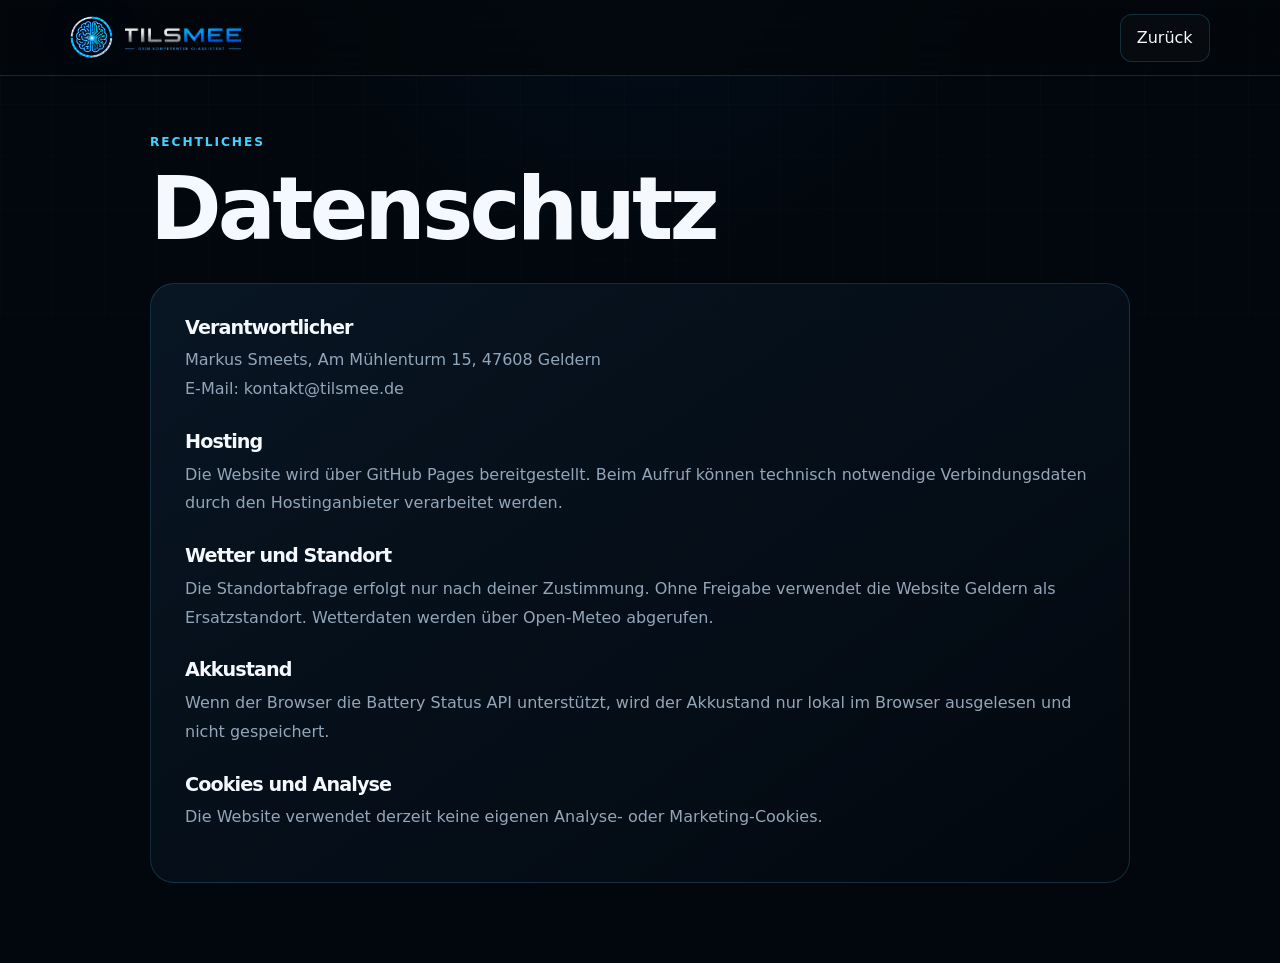
==== commit e39f3064: "Add files via upload" ====
--- a/datenschutz.html
+++ b/datenschutz.html
@@ -9,7 +9,7 @@
 <body>
   <header class="header">
     <a class="brand" href="index.html">
-      <span class="brand-symbol"><img src="tilsmee-emblem.png" alt=""><span class="core-dot core-dot-small"></span></span>
+      <span class="brand-symbol"><img src="brain-master.png" alt=""><span class="core-dot core-dot-small"></span></span>
       <span class="brand-lockup"><img src="tilsmee-wordmark.png" alt="TILSMEE"></span>
     </a>
     <a class="header-contact" href="index.html">Zurück</a>
--- a/style.css
+++ b/style.css
@@ -284,3 +284,2906 @@
 .legal section h2{font-size:1.2rem;margin:28px 0 9px}
 .legal section h2:first-child{margin-top:0}
 .legal section p{color:var(--muted);line-height:1.8}
+
+
+/* =========================================================
+   TILSMEE HOMEPAGE FINAL – LAYOUT RC1
+   Ausschließlich Layout, Abstände und Ausrichtung.
+   ========================================================= */
+
+.header,
+.panel {
+  padding-left: clamp(24px, 5.5vw, 96px);
+  padding-right: clamp(24px, 5.5vw, 96px);
+}
+
+.hero {
+  grid-template-columns: minmax(0, 1fr) minmax(420px, .92fr);
+  gap: clamp(48px, 6vw, 92px);
+}
+
+.hero-copy {
+  max-width: 700px;
+  align-self: center;
+}
+
+.hero-lockup {
+  margin-bottom: 20px;
+}
+
+.hero h1 {
+  max-width: 720px;
+  margin-bottom: 18px;
+}
+
+.hero .lead {
+  max-width: 660px;
+  margin-bottom: 0;
+}
+
+.actions {
+  margin-top: 30px;
+}
+
+.status-line {
+  margin-top: 16px;
+}
+
+.watch-area {
+  align-self: center;
+  justify-self: center;
+  width: 100%;
+}
+
+.watch-hover {
+  width: min(520px, 41vw);
+}
+
+.watch-case {
+  margin-inline: auto;
+}
+
+.watch-logo {
+  margin-bottom: 0;
+}
+
+.time-row {
+  margin-top: 2px;
+}
+
+.watch-date {
+  margin-top: 15px;
+}
+
+.watch-weather {
+  margin-top: 6px;
+}
+
+.metrics {
+  margin-top: 24px;
+}
+
+.watch-wordmark {
+  margin-top: 15px;
+}
+
+.watch-hint {
+  margin-top: 15px;
+}
+
+.header-contact,
+.button {
+  min-height: 48px;
+}
+
+.header-contact {
+  display: inline-flex;
+  align-items: center;
+  justify-content: center;
+}
+
+.section-head,
+.studio-copy {
+  max-width: 760px;
+}
+
+.feature-card,
+.timeline-row {
+  padding: 28px;
+}
+
+.feature-card h3,
+.timeline-row h3 {
+  margin-bottom: 8px;
+}
+
+.feature-card p,
+.timeline-row p {
+  margin-bottom: 0;
+}
+
+.contact-box {
+  max-width: 860px;
+  padding: 70px 34px;
+}
+
+.contact-box h2 {
+  margin-bottom: 18px;
+}
+
+.contact-box p {
+  max-width: 620px;
+  margin-left: auto;
+  margin-right: auto;
+}
+
+@media(max-width:1000px) {
+  .hero {
+    grid-template-columns: 1fr;
+    gap: 42px;
+  }
+
+  .watch-hover {
+    width: min(500px, 82vw);
+  }
+
+  .hero-copy {
+    max-width: 760px;
+  }
+}
+
+@media(max-width:620px) {
+  .header,
+  .panel {
+    padding-left: 18px;
+    padding-right: 18px;
+  }
+
+  .hero {
+    gap: 34px;
+  }
+
+  .watch-hover {
+    width: min(92vw, 460px);
+  }
+
+  .actions {
+    gap: 10px;
+  }
+
+  .button {
+    width: 100%;
+  }
+}
+
+
+/* =========================================================
+   TILSMEE WATCHFACE BUILD 7 – MODULARE HOMEPAGE-INTEGRATION
+   Nur der bisherige Uhrbereich der Startseite wird ersetzt.
+   ========================================================= */
+
+.watchframe-module{
+  width:min(560px,43vw);
+  aspect-ratio:1;
+  position:relative;
+  display:grid;
+  place-items:center;
+}
+
+.watchframe-iframe{
+  display:block;
+  width:100%;
+  height:100%;
+  border:0;
+  background:transparent;
+  border-radius:50%;
+  overflow:hidden;
+}
+
+@media (max-width: 980px){
+  .watchframe-module{
+    width:min(560px,84vw);
+  }
+}
+
+@media (max-width: 620px){
+  .watchframe-module{
+    width:92vw;
+  }
+}
+
+
+/* =========================================================
+   TILSMEE HOMEPAGE 1.1.0 – PUNKT 1
+   Neuer Startscreen, sonst nichts.
+   ========================================================= */
+
+.loader{
+  position:fixed;
+  inset:0;
+  z-index:99999;
+  display:flex;
+  flex-direction:column;
+  align-items:center;
+  justify-content:center;
+  min-height:100vh;
+  padding:32px;
+  background:
+    radial-gradient(circle at 50% 38%, rgba(0,122,255,.10), transparent 26%),
+    radial-gradient(circle at 50% 55%, rgba(0,210,255,.035), transparent 34%),
+    #02070d;
+  opacity:1;
+  visibility:visible;
+  pointer-events:auto;
+  transition:opacity .85s ease, visibility .85s ease;
+}
+
+.loader.hidden{
+  opacity:0;
+  visibility:hidden;
+  pointer-events:none;
+}
+
+.loader-mark{
+  margin-bottom:26px;
+}
+
+.loader-mark img{
+  width:112px;
+  height:112px;
+  object-fit:contain;
+}
+
+.loader-name{
+  display:flex;
+  align-items:flex-end;
+  justify-content:center;
+  gap:8px;
+}
+
+.loader-name img{
+  width:min(330px,66vw);
+  height:auto;
+}
+
+.loader-name .ai{
+  font-size:28px;
+  line-height:1;
+  margin-bottom:5px;
+}
+
+.loader-subtitle{
+  margin:22px 0 0;
+  font-size:clamp(18px,1.5vw,25px);
+  font-weight:400;
+  color:#f4f8fc;
+  letter-spacing:.02em;
+  text-align:center;
+}
+
+.loader-version{
+  margin:10px 0 0;
+  font-size:clamp(12px,.9vw,15px);
+  color:#718298;
+  letter-spacing:.05em;
+  text-align:center;
+}
+
+.loader-button{
+  margin-top:34px;
+  padding:17px 38px;
+  border:1px solid rgba(85,220,255,.5);
+  border-radius:14px;
+  background:linear-gradient(100deg,#43d7ff 0%,#0b8cff 100%);
+  color:#00111d;
+  font:inherit;
+  font-size:17px;
+  font-weight:800;
+  letter-spacing:.035em;
+  cursor:pointer;
+  box-shadow:
+    0 0 0 rgba(0,183,255,0),
+    0 14px 35px rgba(0,105,255,.18);
+  transition:
+    transform .22s ease,
+    box-shadow .22s ease,
+    filter .22s ease;
+}
+
+.loader-button:hover{
+  transform:translateY(-2px) scale(1.025);
+  filter:brightness(1.08);
+  box-shadow:
+    0 0 28px rgba(0,183,255,.38),
+    0 16px 40px rgba(0,105,255,.24);
+}
+
+.loader-button:active{
+  transform:translateY(0) scale(.99);
+}
+
+.loader-hint{
+  margin:22px 0 0;
+  color:#64778d;
+  font-size:13px;
+  letter-spacing:.08em;
+  text-transform:uppercase;
+}
+
+@media (max-width: 620px){
+  .loader{
+    padding:24px;
+  }
+
+  .loader-mark img{
+    width:92px;
+    height:92px;
+  }
+
+  .loader-name .ai{
+    font-size:23px;
+  }
+
+  .loader-button{
+    width:min(340px,86vw);
+  }
+}
+
+/* V1.1.0 Punkt 1 – Core-Punkt exakt im Splash-Gehirn zentrieren.
+   Nur die Loader-Geometrie wird angeglichen; Bild und übriges Layout bleiben unverändert. */
+.loader-mark{
+  width:112px;
+  height:112px;
+}
+.loader-mark .core-dot{
+  left:50%;
+  top:50%;
+  transform:translate(-50%,-50%);
+}
+
+
+/* =========================================================
+   TILSMEE HOMEPAGE 1.1.0 – PUNKT 2
+   Gehirn-Klick auf der Startuhr
+   ========================================================= */
+
+.watch-area{
+  position:relative;
+}
+
+.watch-assistant{
+  position:absolute;
+  left:50%;
+  top:50%;
+  transform:translate(-50%,-50%) scale(.96);
+  display:flex;
+  align-items:center;
+  gap:10px;
+  padding:12px 18px;
+  border:1px solid rgba(59,214,255,.62);
+  border-radius:999px;
+  background:rgba(2,7,13,.94);
+  color:#f7fbff;
+  font-size:14px;
+  font-weight:600;
+  letter-spacing:.015em;
+  white-space:nowrap;
+  opacity:0;
+  visibility:hidden;
+  pointer-events:none;
+  z-index:30;
+  box-shadow:
+    0 0 0 rgba(0,178,255,0),
+    0 12px 32px rgba(0,0,0,.34);
+  transition:
+    opacity .22s ease,
+    transform .22s ease,
+    visibility .22s ease,
+    box-shadow .22s ease;
+}
+
+.watch-assistant.show{
+  opacity:1;
+  visibility:visible;
+  transform:translate(-50%,-50%) scale(1);
+  box-shadow:
+    0 0 22px rgba(0,178,255,.22),
+    0 14px 38px rgba(0,0,0,.40);
+}
+
+.watch-assistant-dot{
+  width:9px;
+  height:9px;
+  border-radius:50%;
+  background:#39d7ff;
+  box-shadow:
+    0 0 8px rgba(57,215,255,.9),
+    0 0 16px rgba(0,131,255,.55);
+}
+
+.watchframe-module.tilsmee-activated{
+  animation:watchActivatePulse .52s ease-out;
+}
+
+@keyframes watchActivatePulse{
+  0%{filter:brightness(1)}
+  45%{
+    filter:
+      brightness(1.10)
+      drop-shadow(0 0 12px rgba(53,211,255,.24));
+  }
+  100%{filter:brightness(1)}
+}
+
+
+/* =========================================================
+   TILSMEE HOMEPAGE 1.1.0 – PUNKT 3
+   Smartwatch-Hardware um die große Startuhr
+   ========================================================= */
+
+.smartwatch-hardware{
+  position:relative;
+  width:min(590px,46vw);
+  aspect-ratio:1;
+  display:grid;
+  place-items:center;
+  isolation:isolate;
+}
+
+.watch-case{
+  position:relative;
+  width:94%;
+  aspect-ratio:1;
+  border-radius:50%;
+  padding:1.45%;
+  background:
+    linear-gradient(145deg,
+      rgba(215,230,240,.72) 0%,
+      rgba(70,88,105,.70) 17%,
+      rgba(17,27,37,.96) 39%,
+      rgba(5,10,16,.98) 58%,
+      rgba(78,96,112,.66) 79%,
+      rgba(220,233,242,.52) 100%);
+  box-shadow:
+    0 28px 58px rgba(0,0,0,.46),
+    0 0 0 1px rgba(205,229,245,.28),
+    0 0 22px rgba(0,143,255,.08),
+    inset 0 0 0 1px rgba(255,255,255,.16),
+    inset 0 -14px 28px rgba(0,0,0,.38);
+  z-index:3;
+}
+
+.watch-case::before{
+  content:"";
+  position:absolute;
+  inset:1.8%;
+  border-radius:50%;
+  border:1px solid rgba(117,205,255,.20);
+  box-shadow:
+    inset 0 0 18px rgba(0,120,255,.09),
+    0 0 0 1px rgba(0,0,0,.50);
+  pointer-events:none;
+  z-index:4;
+}
+
+.watch-case::after{
+  content:"";
+  position:absolute;
+  inset:-.35%;
+  border-radius:50%;
+  border:1px solid rgba(255,255,255,.09);
+  pointer-events:none;
+}
+
+.watch-case-highlight{
+  position:absolute;
+  top:4.6%;
+  left:16%;
+  width:39%;
+  height:7%;
+  border-radius:50%;
+  background:linear-gradient(90deg,transparent,rgba(235,250,255,.13),transparent);
+  filter:blur(5px);
+  transform:rotate(-18deg);
+  pointer-events:none;
+  z-index:5;
+}
+
+.watch-case .watchframe-module{
+  position:absolute;
+  inset:3.15%;
+  width:auto;
+  height:auto;
+  aspect-ratio:1;
+  z-index:2;
+}
+
+.watch-case .watchframe-iframe{
+  width:100%;
+  height:100%;
+  border-radius:50%;
+}
+
+.watch-lug{
+  position:absolute;
+  width:14.5%;
+  height:9%;
+  border-radius:12px;
+  background:
+    linear-gradient(145deg,#758493 0%,#283642 35%,#0b1219 73%,#647381 100%);
+  border:1px solid rgba(217,236,247,.22);
+  box-shadow:
+    0 12px 20px rgba(0,0,0,.38),
+    inset 0 1px 1px rgba(255,255,255,.18),
+    inset 0 -4px 8px rgba(0,0,0,.34);
+  z-index:1;
+}
+
+.watch-lug::after{
+  content:"";
+  position:absolute;
+  left:14%;
+  right:14%;
+  top:43%;
+  height:18%;
+  border-radius:4px;
+  background:rgba(0,0,0,.58);
+}
+
+.watch-lug-top-left{top:1.2%;left:22%;transform:rotate(-19deg)}
+.watch-lug-top-right{top:1.2%;right:22%;transform:rotate(19deg)}
+.watch-lug-bottom-left{bottom:1.2%;left:22%;transform:rotate(19deg)}
+.watch-lug-bottom-right{bottom:1.2%;right:22%;transform:rotate(-19deg)}
+
+.watch-side-button{
+  position:absolute;
+  right:-1.4%;
+  top:43%;
+  width:7.2%;
+  height:13.2%;
+  border-radius:6px 12px 12px 6px;
+  background:
+    linear-gradient(90deg,#18242e 0%,#647786 48%,#b1c0ca 73%,#455562 100%);
+  border:1px solid rgba(223,240,250,.24);
+  box-shadow:
+    7px 9px 16px rgba(0,0,0,.42),
+    inset 0 1px 1px rgba(255,255,255,.24),
+    inset 0 -4px 8px rgba(0,0,0,.34);
+  z-index:2;
+}
+
+.watch-side-button-detail{
+  position:absolute;
+  left:24%;
+  top:12%;
+  width:26%;
+  height:76%;
+  border-radius:4px;
+  background:repeating-linear-gradient(
+    180deg,
+    rgba(3,8,12,.82) 0 4px,
+    rgba(140,164,179,.40) 4px 6px
+  );
+  opacity:.74;
+}
+
+.smartwatch-hardware.tilsmee-activated{
+  animation:watchHardwareActivate .52s ease-out;
+}
+
+@keyframes watchHardwareActivate{
+  0%{filter:brightness(1)}
+  45%{
+    filter:
+      brightness(1.08)
+      drop-shadow(0 0 16px rgba(53,211,255,.18));
+  }
+  100%{filter:brightness(1)}
+}
+
+@media (max-width:980px){
+  .smartwatch-hardware{width:min(590px,86vw)}
+}
+
+@media (max-width:620px){
+  .smartwatch-hardware{width:94vw}
+  .watch-side-button{right:-.6%}
+}
+
+
+/* TILSMEE 1.1.0 — PUNKT 4: INTERAKTIVE VISION */
+.vision-v110{position:relative;overflow:hidden}.vision-deck{display:grid;grid-template-columns:repeat(4,1fr);gap:18px;margin-top:34px;transition:.3s ease}.vision-deck.muted{opacity:.12;filter:blur(2px);transform:scale(.985);pointer-events:none}.vision-card-v110{position:relative;min-height:245px;padding:25px 22px;border:1px solid rgba(116,144,168,.22);border-radius:20px;text-align:left;color:#f5f9fc;background:linear-gradient(145deg,rgba(13,25,36,.92),rgba(4,10,17,.96));font:inherit;cursor:pointer;transition:transform .28s ease,border-color .28s ease,box-shadow .28s ease}.vision-card-v110:hover,.vision-card-v110:focus-visible{transform:translateY(-9px);border-color:rgba(65,215,255,.7);box-shadow:0 22px 50px rgba(0,0,0,.3),0 0 28px rgba(0,160,255,.13);outline:none}.vision-card-v110 span{position:absolute;right:20px;top:18px;color:#607386;font-size:12px;letter-spacing:.16em}.vision-card-v110 h3{margin:58px 0 12px;font-size:22px}.vision-card-v110 p{min-height:72px;color:#899bad;line-height:1.6}.vision-card-v110 b{display:block;margin-top:18px;color:#48d9ff;font-size:11px;letter-spacing:.08em}.vision-focus{position:absolute;left:0;right:0;top:155px;z-index:20;min-height:365px;padding:30px;display:grid;grid-template-columns:56px 1fr 56px;align-items:center;border:1px solid rgba(65,215,255,.38);border-radius:25px;background:radial-gradient(circle at 76% 25%,rgba(0,145,255,.17),transparent 31%),linear-gradient(145deg,rgba(7,18,28,.99),rgba(2,7,13,.995));box-shadow:0 28px 70px rgba(0,0,0,.5);opacity:0;visibility:hidden;transform:translateY(16px) scale(.985);transition:.3s ease}.vision-focus.show{opacity:1;visibility:visible;transform:none}.vision-focus-content{text-align:center;max-width:850px;margin:auto}.vision-focus small{display:block;color:#61768b;letter-spacing:.16em;margin-bottom:15px}.vision-focus em{display:block;color:#47d9ff;font-style:normal;font-size:12px;font-weight:800;letter-spacing:.18em}.vision-focus h3{font-size:clamp(29px,3vw,47px);line-height:1.08;margin:12px auto 16px}.vision-focus p{max-width:730px;margin:auto;color:#9aabba;line-height:1.7}.vision-x{position:absolute;right:18px;top:18px;width:39px;height:39px;border-radius:50%;font-size:25px}.vision-arrow{width:46px;height:72px;border-radius:14px;font-size:34px}.vision-x,.vision-arrow{border:1px solid rgba(105,147,178,.3);background:rgba(5,14,22,.75);color:#dff7ff;cursor:pointer;transition:.2s ease}.vision-x:hover,.vision-arrow:hover{color:#47d9ff;border-color:#47d9ff;box-shadow:0 0 20px rgba(0,160,255,.13)}.vision-demo-v110{display:flex;align-items:center;justify-content:center;gap:11px;flex-wrap:wrap;margin-top:32px}.vision-node-v110{padding:12px 15px;border:1px solid rgba(65,215,255,.4);border-radius:12px;background:rgba(6,16,25,.76);color:#dce9f1;font-size:11px;font-weight:800;letter-spacing:.07em}.vision-node-v110.hot{color:#50ddff;box-shadow:0 0 20px rgba(0,155,255,.13)}.vision-link-v110{width:38px;height:1px;background:#47d9ff;box-shadow:0 0 8px rgba(71,217,255,.35)}.vision-hint-v110{text-align:center;margin-top:18px;color:#52687b;font-size:11px;letter-spacing:.09em;text-transform:uppercase}@media(max-width:900px){.vision-deck{grid-template-columns:repeat(2,1fr)}}@media(max-width:620px){.vision-deck{grid-template-columns:1fr}.vision-focus{position:fixed;inset:18px;min-height:0;grid-template-columns:40px 1fr 40px;padding:20px 10px;z-index:9998}.vision-arrow{width:36px;height:58px}.vision-card-v110{min-height:205px}}
+
+
+/* =========================================================
+   TILSMEE HOMEPAGE 1.1.0 – PUNKT 4.1
+   Smartphone-Zukunftsdemo
+   ========================================================= */
+
+.device-demo-trigger{
+  font:inherit;
+  cursor:pointer;
+  transition:transform .2s ease,border-color .2s ease,color .2s ease,box-shadow .2s ease,background .2s ease;
+}
+
+.device-demo-trigger:hover,
+.device-demo-trigger:focus-visible{
+  transform:translateY(-3px);
+  border-color:rgba(79,222,255,.82)!important;
+  color:#58e0ff!important;
+  background:rgba(8,29,43,.9)!important;
+  box-shadow:0 0 22px rgba(0,156,255,.17);
+  outline:none;
+}
+
+.device-concept-panel{
+  position:absolute;
+  inset:14px;
+  z-index:60;
+  display:grid;
+  grid-template-columns:minmax(280px,.85fr) minmax(300px,1.15fr);
+  align-items:center;
+  gap:34px;
+  padding:34px 48px;
+  border:1px solid rgba(72,215,255,.44);
+  border-radius:24px;
+  background:
+    radial-gradient(circle at 74% 38%,rgba(0,149,255,.16),transparent 29%),
+    linear-gradient(145deg,rgba(4,16,25,.995),rgba(1,6,11,.998));
+  box-shadow:0 32px 80px rgba(0,0,0,.58),0 0 34px rgba(0,160,255,.08);
+  opacity:0;
+  visibility:hidden;
+  transform:translateY(14px) scale(.985);
+  pointer-events:none;
+  transition:opacity .28s ease,visibility .28s ease,transform .28s cubic-bezier(.2,.8,.2,1);
+}
+
+.device-concept-panel.show{
+  opacity:1;
+  visibility:visible;
+  transform:translateY(0) scale(1);
+  pointer-events:auto;
+}
+
+.device-concept-close{
+  position:absolute;
+  top:16px;
+  right:16px;
+  width:38px;
+  height:38px;
+  border:1px solid rgba(102,142,171,.32);
+  border-radius:50%;
+  background:rgba(3,12,19,.78);
+  color:#dff7ff;
+  font-size:25px;
+  line-height:1;
+  cursor:pointer;
+  transition:.2s ease;
+}
+
+.device-concept-close:hover{
+  border-color:rgba(68,218,255,.78);
+  color:#43d7ff;
+  box-shadow:0 0 18px rgba(0,158,255,.13);
+}
+
+.device-concept-copy{
+  max-width:440px;
+}
+
+.device-concept-label{
+  display:block;
+  margin-bottom:15px;
+  color:#43d7ff;
+  font-size:11px;
+  font-weight:800;
+  letter-spacing:.18em;
+}
+
+.device-concept-copy h4{
+  margin:0 0 15px;
+  font-size:clamp(30px,3vw,48px);
+  line-height:1.06;
+}
+
+.device-concept-copy p{
+  margin:0;
+  color:#91a2b3;
+  font-size:15px;
+  line-height:1.7;
+}
+
+.phone-concept{
+  display:grid;
+  place-items:center;
+  min-height:470px;
+}
+
+.phone-shell{
+  position:relative;
+  width:248px;
+  aspect-ratio:.49;
+  padding:8px;
+  border-radius:38px;
+  background:linear-gradient(145deg,#8d9aa5 0%,#28343e 22%,#080d12 55%,#667581 82%,#bac6ce 100%);
+  box-shadow:0 28px 56px rgba(0,0,0,.52),0 0 0 1px rgba(226,242,250,.23),0 0 30px rgba(0,151,255,.10);
+}
+
+.phone-shell::before{
+  content:"";
+  position:absolute;
+  left:-3px;
+  top:115px;
+  width:3px;
+  height:52px;
+  border-radius:3px 0 0 3px;
+  background:#64737e;
+  box-shadow:0 70px 0 #64737e;
+}
+
+.phone-shell::after{
+  content:"";
+  position:absolute;
+  right:-3px;
+  top:138px;
+  width:3px;
+  height:78px;
+  border-radius:0 3px 3px 0;
+  background:#64737e;
+}
+
+.phone-screen{
+  position:relative;
+  height:100%;
+  overflow:hidden;
+  padding:18px 15px 15px;
+  border-radius:31px;
+  background:radial-gradient(circle at 50% 8%,rgba(0,159,255,.13),transparent 24%),linear-gradient(180deg,#06111a,#02070d 62%);
+  color:#eef8ff;
+}
+
+.phone-speaker{
+  position:absolute;
+  top:12px;
+  left:50%;
+  z-index:4;
+  width:52px;
+  height:6px;
+  border-radius:999px;
+  transform:translateX(-50%);
+  background:#05080b;
+}
+
+.phone-camera{
+  position:absolute;
+  top:12px;
+  left:calc(50% + 34px);
+  z-index:4;
+  width:7px;
+  height:7px;
+  border-radius:50%;
+  background:#020609;
+  box-shadow:inset 0 0 3px rgba(0,149,255,.6);
+}
+
+.phone-status{
+  display:flex;
+  justify-content:space-between;
+  align-items:center;
+  margin:3px 5px 17px;
+  color:#90a6b9;
+  font-size:8px;
+  letter-spacing:.03em;
+}
+
+.phone-status-right{color:#71879a}
+
+.phone-tilsmee-head{
+  display:grid;
+  grid-template-columns:36px 1fr 10px;
+  align-items:center;
+  gap:10px;
+  padding-bottom:14px;
+  border-bottom:1px solid rgba(90,134,166,.18);
+}
+
+.phone-tilsmee-head img{
+  width:36px;
+  height:36px;
+  object-fit:cover;
+  border-radius:50%;
+  filter:drop-shadow(0 0 6px rgba(0,166,255,.28));
+}
+
+.phone-tilsmee-head strong{
+  display:block;
+  font-size:12px;
+  letter-spacing:.09em;
+}
+
+.phone-tilsmee-head small{
+  display:block;
+  margin-top:2px;
+  color:#688297;
+  font-size:7px;
+}
+
+.phone-ready-dot{
+  width:7px;
+  height:7px;
+  border-radius:50%;
+  background:#35d9ff;
+  box-shadow:0 0 8px #20baff;
+}
+
+.phone-greeting{padding:30px 2px 22px}
+.phone-greeting span{color:#738ca0;font-size:9px}
+.phone-greeting h5{margin:6px 0 0;font-size:23px;line-height:1.08}
+
+.phone-action-grid{
+  display:grid;
+  grid-template-columns:repeat(3,1fr);
+  gap:7px;
+}
+
+.phone-action{
+  min-width:0;
+  padding:12px 7px 10px;
+  border:1px solid rgba(82,135,171,.22);
+  border-radius:12px;
+  background:rgba(7,20,30,.88);
+  color:#d8e6ef;
+  text-align:left;
+}
+
+.phone-action-icon{
+  display:block;
+  margin-bottom:9px;
+  color:#3fd7ff;
+  font-size:16px;
+}
+
+.phone-action strong{display:block;font-size:8px}
+.phone-action small{
+  display:block;
+  margin-top:3px;
+  overflow:hidden;
+  color:#627b90;
+  font-size:6px;
+  white-space:nowrap;
+  text-overflow:ellipsis;
+}
+
+.phone-context-card{
+  margin-top:12px;
+  padding:13px;
+  border:1px solid rgba(55,209,255,.28);
+  border-radius:13px;
+  background:linear-gradient(135deg,rgba(5,28,42,.92),rgba(5,15,24,.78));
+}
+
+.phone-context-kicker{
+  display:block;
+  margin-bottom:5px;
+  color:#45d9ff;
+  font-size:6px;
+  font-weight:800;
+  letter-spacing:.14em;
+}
+
+.phone-context-card strong{display:block;font-size:9px}
+.phone-context-card small{display:block;margin-top:4px;color:#657f94;font-size:7px}
+
+.phone-input{
+  position:absolute;
+  left:15px;
+  right:15px;
+  bottom:14px;
+  display:flex;
+  align-items:center;
+  justify-content:space-between;
+  height:38px;
+  padding:0 8px 0 12px;
+  border:1px solid rgba(93,135,164,.28);
+  border-radius:14px;
+  background:rgba(5,14,22,.93);
+  color:#60798d;
+  font-size:8px;
+}
+
+.phone-mic{
+  display:grid;
+  place-items:center;
+  width:26px;
+  height:26px;
+  border-radius:9px;
+  background:linear-gradient(135deg,#43d7ff,#0b8cff);
+  color:#00111d;
+  font-size:12px;
+}
+
+@media (max-width:900px){
+  .device-concept-panel{
+    grid-template-columns:1fr 1fr;
+    gap:18px;
+    padding:28px;
+  }
+  .phone-shell{width:215px}
+  .phone-concept{min-height:420px}
+}
+
+@media (max-width:620px){
+  .device-concept-panel{
+    position:fixed;
+    inset:12px;
+    grid-template-columns:1fr;
+    overflow:auto;
+    padding:54px 20px 28px;
+  }
+  .device-concept-copy{text-align:center}
+  .phone-shell{width:225px}
+}
+
+
+/* =========================================================
+   TILSMEE HOMEPAGE 1.1.0 – PUNKT 4.1a
+   Smartphone Detail-Zoom
+   ========================================================= */
+
+.phone-concept{
+  cursor:zoom-in;
+}
+
+.phone-zoom-backdrop{
+  position:fixed;
+  inset:0;
+  z-index:12000;
+  display:grid;
+  place-items:center;
+  padding:28px;
+  background:rgba(0,4,8,.82);
+  backdrop-filter:blur(10px);
+  -webkit-backdrop-filter:blur(10px);
+  opacity:0;
+  visibility:hidden;
+  pointer-events:none;
+  transition:opacity .28s ease, visibility .28s ease;
+}
+
+.phone-zoom-backdrop.show{
+  opacity:1;
+  visibility:visible;
+  pointer-events:auto;
+}
+
+.phone-zoom-stage{
+  position:relative;
+  display:grid;
+  place-items:center;
+  width:min(720px,92vw);
+  max-height:92vh;
+  padding:50px 42px 34px;
+  border:1px solid rgba(69,219,255,.34);
+  border-radius:28px;
+  background:
+    radial-gradient(circle at 50% 36%,rgba(0,157,255,.16),transparent 34%),
+    linear-gradient(145deg,rgba(5,16,25,.985),rgba(1,6,11,.995));
+  box-shadow:
+    0 40px 100px rgba(0,0,0,.65),
+    0 0 42px rgba(0,157,255,.10);
+  transform:scale(.76) translateY(26px);
+  opacity:0;
+  transition:
+    transform .34s cubic-bezier(.16,.84,.22,1),
+    opacity .28s ease;
+}
+
+.phone-zoom-backdrop.show .phone-zoom-stage{
+  transform:scale(1) translateY(0);
+  opacity:1;
+}
+
+.phone-zoom-label{
+  position:absolute;
+  top:18px;
+  left:50%;
+  transform:translateX(-50%);
+  color:#45d9ff;
+  font-size:11px;
+  font-weight:800;
+  letter-spacing:.16em;
+  white-space:nowrap;
+}
+
+.phone-zoom-close{
+  position:fixed;
+  top:28px;
+  right:34px;
+  z-index:12002;
+  width:46px;
+  height:46px;
+  border:1px solid rgba(99,144,176,.38);
+  border-radius:50%;
+  background:rgba(2,10,16,.88);
+  color:#f3fbff;
+  font-size:30px;
+  line-height:1;
+  cursor:pointer;
+  transition:.2s ease;
+}
+
+.phone-zoom-close:hover{
+  color:#45d9ff;
+  border-color:rgba(69,219,255,.8);
+  box-shadow:0 0 22px rgba(0,163,255,.18);
+}
+
+#phoneZoomMount{
+  display:grid;
+  place-items:center;
+  width:100%;
+}
+
+#phoneZoomMount .phone-shell{
+  width:min(420px,58vw);
+  max-height:76vh;
+  transform:none !important;
+  box-shadow:
+    0 34px 70px rgba(0,0,0,.6),
+    0 0 0 1px rgba(226,242,250,.24),
+    0 0 42px rgba(0,151,255,.14);
+}
+
+.phone-zoom-backdrop .phone-screen{
+  font-size:1.35em;
+}
+
+.phone-zoom-backdrop .phone-tilsmee-head img{
+  width:48px;
+  height:48px;
+}
+
+.phone-zoom-backdrop .phone-tilsmee-head strong{
+  font-size:16px;
+}
+
+.phone-zoom-backdrop .phone-tilsmee-head small{
+  font-size:9px;
+}
+
+.phone-zoom-backdrop .phone-greeting span{
+  font-size:11px;
+}
+
+.phone-zoom-backdrop .phone-greeting h5{
+  font-size:34px;
+}
+
+.phone-zoom-backdrop .phone-action strong{
+  font-size:11px;
+}
+
+.phone-zoom-backdrop .phone-action small{
+  font-size:8px;
+}
+
+.phone-zoom-backdrop .phone-context-card strong{
+  font-size:12px;
+}
+
+.phone-zoom-backdrop .phone-context-card small{
+  font-size:9px;
+}
+
+.phone-zoom-backdrop .phone-input{
+  font-size:10px;
+}
+
+@media (max-width:620px){
+  .phone-zoom-backdrop{
+    padding:14px;
+  }
+
+  .phone-zoom-stage{
+    width:100%;
+    max-height:96vh;
+    padding:46px 14px 24px;
+  }
+
+  #phoneZoomMount .phone-shell{
+    width:min(360px,78vw);
+    max-height:80vh;
+  }
+
+  .phone-zoom-close{
+    top:16px;
+    right:16px;
+  }
+}
+
+/* =========================================================
+   TILSMEE 1.1.0 – PUNKT 4.1c
+   Korrektur: Smartphone-Proportion + Textposition
+   Keine Bilddateien verändert.
+   ========================================================= */
+
+/* Seitlichen Konzepttext im vorhandenen Rahmen höher setzen */
+.device-concept-copy{
+  transform:translateY(-46px);
+}
+
+/* Zoom-Smartphone strikt proportional skalieren.
+   Die Breite wird aus der verfügbaren Höhe abgeleitet,
+   damit aspect-ratio .49 niemals auseinandergezogen wird. */
+#phoneZoomMount .phone-shell{
+  width:min(420px,58vw,calc(76vh * .49));
+  height:auto;
+  max-height:none;
+  aspect-ratio:.49;
+}
+
+@media (max-width:900px){
+  .device-concept-copy{
+    transform:translateY(-28px);
+  }
+}
+
+@media (max-width:620px){
+  .device-concept-copy{
+    transform:none;
+  }
+
+  #phoneZoomMount .phone-shell{
+    width:min(360px,78vw,calc(80vh * .49));
+    height:auto;
+    max-height:none;
+  }
+}
+
+
+/* =========================================================
+   TILSMEE HOMEPAGE 1.1.0 – PUNKT 4.2 SMARTWATCH-DEMO
+   ========================================================= */
+.watch-concept-panel{position:absolute;inset:14px;z-index:61;display:grid;grid-template-columns:minmax(280px,.85fr) minmax(320px,1.15fr);align-items:center;gap:34px;padding:34px 48px;border:1px solid rgba(72,215,255,.44);border-radius:24px;background:radial-gradient(circle at 74% 38%,rgba(0,149,255,.16),transparent 29%),linear-gradient(145deg,rgba(4,16,25,.995),rgba(1,6,11,.998));box-shadow:0 32px 80px rgba(0,0,0,.58),0 0 34px rgba(0,160,255,.08);opacity:0;visibility:hidden;transform:translateY(14px) scale(.985);pointer-events:none;transition:opacity .28s ease,visibility .28s ease,transform .28s cubic-bezier(.2,.8,.2,1)}
+.watch-concept-panel.show{opacity:1;visibility:visible;transform:translateY(0) scale(1);pointer-events:auto}
+.watch-concept-close{position:absolute;top:16px;right:16px;width:38px;height:38px;border:1px solid rgba(102,142,171,.32);border-radius:50%;background:rgba(3,12,19,.78);color:#dff7ff;font-size:25px;line-height:1;cursor:pointer}.watch-concept-close:hover{border-color:rgba(68,218,255,.78);color:#43d7ff;box-shadow:0 0 18px rgba(0,158,255,.13)}
+.watch-concept-copy{max-width:440px;align-self:start;margin-top:46px}.watch-concept-copy h4{margin:0 0 15px;font-size:clamp(30px,3vw,48px);line-height:1.06}.watch-concept-copy p{margin:0;color:#91a2b3;font-size:15px;line-height:1.7}
+.watch-concept-visual{display:grid;place-items:center;min-height:470px;cursor:zoom-in;outline:none}.watch-concept-visual:focus-visible .concept-watch{filter:drop-shadow(0 0 20px rgba(53,211,255,.25))}
+.concept-watch{width:min(390px,32vw)!important}
+.watch-zoom-backdrop{position:fixed;inset:0;z-index:12000;display:grid;place-items:center;padding:28px;background:rgba(0,4,8,.82);backdrop-filter:blur(10px);-webkit-backdrop-filter:blur(10px);opacity:0;visibility:hidden;pointer-events:none;transition:opacity .28s ease,visibility .28s ease}.watch-zoom-backdrop.show{opacity:1;visibility:visible;pointer-events:auto}
+.watch-zoom-stage{position:relative;display:grid;place-items:center;width:min(760px,92vw);height:min(760px,90vh);padding:54px 42px 34px;border:1px solid rgba(69,219,255,.34);border-radius:28px;background:radial-gradient(circle at 50% 45%,rgba(0,157,255,.16),transparent 36%),linear-gradient(145deg,rgba(5,16,25,.985),rgba(1,6,11,.995));box-shadow:0 40px 100px rgba(0,0,0,.65),0 0 42px rgba(0,157,255,.10);transform:scale(.76) translateY(26px);opacity:0;transition:transform .34s cubic-bezier(.16,.84,.22,1),opacity .28s ease}.watch-zoom-backdrop.show .watch-zoom-stage{transform:scale(1) translateY(0);opacity:1}
+#watchZoomMount{display:grid;place-items:center;width:100%;height:100%}#watchZoomMount .concept-watch{width:min(600px,72vh,78vw)!important}
+@media(max-width:900px){.watch-concept-panel{grid-template-columns:1fr 1fr;gap:18px;padding:28px}.concept-watch{width:min(330px,38vw)!important}}
+@media(max-width:620px){.watch-concept-panel{position:fixed;inset:12px;grid-template-columns:1fr;overflow:auto;padding:54px 20px 28px}.watch-concept-copy{text-align:center;margin-top:0}.watch-concept-visual{min-height:360px}.concept-watch{width:min(320px,78vw)!important}.watch-zoom-stage{width:100%;height:min(680px,92vh);padding:48px 12px 20px}#watchZoomMount .concept-watch{width:min(520px,82vw)!important}}
+
+
+/* =========================================================
+   TILSMEE HOMEPAGE 1.1.0 – PUNKT 4.3 PC-ZUKUNFTSDEMO
+   ========================================================= */
+.pc-concept-panel{position:absolute;inset:14px;z-index:62;display:grid;grid-template-columns:minmax(270px,.72fr) minmax(430px,1.28fr);align-items:center;gap:28px;padding:34px 44px;border:1px solid rgba(72,215,255,.44);border-radius:24px;background:radial-gradient(circle at 72% 38%,rgba(0,149,255,.14),transparent 32%),linear-gradient(145deg,rgba(4,16,25,.995),rgba(1,6,11,.998));box-shadow:0 32px 80px rgba(0,0,0,.58),0 0 34px rgba(0,160,255,.08);opacity:0;visibility:hidden;transform:translateY(14px) scale(.985);pointer-events:none;transition:opacity .28s ease,visibility .28s ease,transform .28s cubic-bezier(.2,.8,.2,1)}
+.pc-concept-panel.show{opacity:1;visibility:visible;transform:translateY(0) scale(1);pointer-events:auto}
+.pc-concept-close{position:absolute;top:16px;right:16px;width:38px;height:38px;border:1px solid rgba(102,142,171,.32);border-radius:50%;background:rgba(3,12,19,.78);color:#dff7ff;font-size:25px;line-height:1;cursor:pointer}.pc-concept-close:hover{border-color:rgba(68,218,255,.78);color:#43d7ff;box-shadow:0 0 18px rgba(0,158,255,.13)}
+.pc-concept-copy{max-width:410px;align-self:start;margin-top:46px}.pc-concept-copy h4{margin:0 0 15px;font-size:clamp(29px,3vw,46px);line-height:1.06}.pc-concept-copy p{margin:0;color:#91a2b3;font-size:15px;line-height:1.7}
+.pc-concept-visual{display:grid;place-items:center;min-height:455px;cursor:zoom-in;outline:none}
+.pc-device{width:min(560px,48vw);filter:drop-shadow(0 25px 32px rgba(0,0,0,.5))}
+.pc-monitor{padding:8px;border-radius:20px;background:linear-gradient(145deg,#8796a3,#25323d 24%,#070d12 62%,#6c7c88);box-shadow:0 0 0 1px rgba(225,241,250,.2),0 0 28px rgba(0,151,255,.08)}
+.pc-screen{aspect-ratio:16/10;overflow:hidden;border-radius:13px;background:radial-gradient(circle at 65% 15%,rgba(0,151,255,.12),transparent 32%),#030a10;color:#eef8ff}
+.pc-topbar{height:12%;display:flex;align-items:center;justify-content:space-between;padding:0 4%;border-bottom:1px solid rgba(79,127,160,.2);background:rgba(4,13,20,.9)}
+.pc-brand{display:flex;align-items:center;gap:8px;font-size:10px;font-weight:800;letter-spacing:.1em}.pc-brand img{width:23px;height:23px;object-fit:cover;border-radius:50%;filter:drop-shadow(0 0 5px rgba(0,174,255,.28))}
+.pc-ready{display:flex;align-items:center;gap:5px;color:#6f879a;font-size:6px;letter-spacing:.12em}.pc-ready i{width:6px;height:6px;border-radius:50%;background:#39d9ff;box-shadow:0 0 7px #20baff}
+.pc-layout{display:grid;grid-template-columns:25% 75%;height:88%}
+.pc-sidebar{display:flex;flex-direction:column;gap:5px;padding:7% 8%;border-right:1px solid rgba(74,120,151,.18);background:rgba(3,10,16,.78)}.pc-sidebar b{margin-bottom:7px;color:#4bdcff;font-size:6px;letter-spacing:.14em}.pc-sidebar span{padding:7px 8px;border-radius:7px;color:#6d8497;font-size:7px}.pc-sidebar span.active{color:#dff7ff;background:rgba(20,71,98,.34);border:1px solid rgba(58,205,255,.18)}
+.pc-main{position:relative;padding:5% 5% 12%}.pc-main>small{color:#668094;font-size:6px;letter-spacing:.14em}.pc-main h5{margin:4px 0 12px;font-size:18px}
+.pc-cards{display:grid;grid-template-columns:1fr 1fr;gap:8px}.pc-cards>div{padding:10px;border:1px solid rgba(72,129,164,.2);border-radius:9px;background:rgba(7,20,30,.72)}.pc-cards em{display:block;color:#42d8ff;font-size:5px;font-style:normal;letter-spacing:.12em}.pc-cards strong{display:block;margin:5px 0 3px;font-size:8px}.pc-cards span{color:#61798d;font-size:6px}
+.pc-work{margin-top:8px;padding:10px;border:1px solid rgba(72,129,164,.17);border-radius:9px;background:rgba(5,15,23,.55)}.pc-work-head{display:flex;justify-content:space-between;font-size:7px}.pc-work-head span{color:#5e788c;font-size:6px}.pc-work-grid{display:grid;grid-template-columns:repeat(3,1fr);gap:6px;margin-top:8px}.pc-work-grid span{padding:7px;border-radius:7px;background:rgba(11,29,41,.7);color:#71899b;font-size:6px}.pc-work-grid b{display:block;margin-bottom:2px;color:#dff8ff;font-size:10px}
+.pc-input{position:absolute;left:5%;right:5%;bottom:5%;height:28px;display:flex;align-items:center;justify-content:space-between;padding:0 8px 0 10px;border:1px solid rgba(84,135,168,.25);border-radius:9px;background:rgba(4,13,20,.9);color:#5f788b;font-size:6px}.pc-input b{display:grid;place-items:center;width:20px;height:20px;border-radius:6px;background:linear-gradient(135deg,#43d7ff,#0b8cff);color:#00111d}
+.pc-neck{width:14%;height:32px;margin:auto;background:linear-gradient(90deg,#26333d,#8997a1,#26333d)}
+.pc-base{width:35%;height:9px;margin:auto;border-radius:50% 50% 7px 7px;background:linear-gradient(90deg,#25323c,#87959f,#25323c);box-shadow:0 8px 12px rgba(0,0,0,.35)}
+.pc-zoom-backdrop{position:fixed;inset:0;z-index:12020;display:grid;place-items:center;padding:26px;background:rgba(0,4,8,.84);backdrop-filter:blur(10px);-webkit-backdrop-filter:blur(10px);opacity:0;visibility:hidden;pointer-events:none;transition:.28s ease}.pc-zoom-backdrop.show{opacity:1;visibility:visible;pointer-events:auto}
+.pc-zoom-stage{position:relative;display:grid;place-items:center;width:min(1120px,94vw);height:min(760px,90vh);padding:52px 28px 28px;border:1px solid rgba(69,219,255,.34);border-radius:28px;background:radial-gradient(circle at 50% 36%,rgba(0,157,255,.13),transparent 38%),linear-gradient(145deg,rgba(5,16,25,.985),rgba(1,6,11,.995));box-shadow:0 40px 100px rgba(0,0,0,.65),0 0 42px rgba(0,157,255,.10);transform:scale(.8) translateY(22px);opacity:0;transition:transform .34s cubic-bezier(.16,.84,.22,1),opacity .28s ease}.pc-zoom-backdrop.show .pc-zoom-stage{transform:scale(1);opacity:1}
+.pc-zoom-label{position:absolute;top:18px;left:50%;transform:translateX(-50%);color:#45d9ff;font-size:11px;font-weight:800;letter-spacing:.16em;white-space:nowrap}.pc-zoom-close{position:fixed;top:28px;right:34px;z-index:12022;width:46px;height:46px;border:1px solid rgba(99,144,176,.38);border-radius:50%;background:rgba(2,10,16,.88);color:#f3fbff;font-size:30px;line-height:1;cursor:pointer}
+#pcZoomMount{display:grid;place-items:center;width:100%}#pcZoomMount .pc-device{width:min(920px,82vw)}
+@media(max-width:900px){.pc-concept-panel{grid-template-columns:1fr 1.35fr;gap:18px;padding:28px}.pc-device{width:min(520px,54vw)}}
+@media(max-width:620px){.pc-concept-panel{position:fixed;inset:12px;grid-template-columns:1fr;overflow:auto;padding:54px 18px 28px}.pc-concept-copy{text-align:center;margin-top:0}.pc-concept-visual{min-height:300px}.pc-device{width:88vw}.pc-zoom-stage{width:100%;height:auto;min-height:72vh;padding:48px 10px 20px}#pcZoomMount .pc-device{width:90vw}}
+
+
+/* =========================================================
+   TILSMEE HOMEPAGE 1.1.0 – PUNKT 4.4 AUTO-INFOTAINMENT
+   ========================================================= */
+.auto-concept-panel{
+  position:absolute;inset:14px;z-index:64;
+  display:grid;grid-template-columns:minmax(260px,.72fr) minmax(460px,1.28fr);
+  align-items:center;gap:26px;padding:34px 42px;
+  border:1px solid rgba(72,215,255,.44);border-radius:24px;
+  background:radial-gradient(circle at 70% 40%,rgba(0,149,255,.13),transparent 34%),linear-gradient(145deg,rgba(4,16,25,.995),rgba(1,6,11,.998));
+  box-shadow:0 32px 80px rgba(0,0,0,.58),0 0 34px rgba(0,160,255,.08);
+  opacity:0;visibility:hidden;transform:translateY(14px) scale(.985);pointer-events:none;
+  transition:opacity .28s ease,visibility .28s ease,transform .28s cubic-bezier(.2,.8,.2,1)
+}
+.auto-concept-panel.show{opacity:1;visibility:visible;transform:translateY(0) scale(1);pointer-events:auto}
+.auto-concept-close{
+  position:absolute;top:16px;right:16px;width:38px;height:38px;
+  border:1px solid rgba(102,142,171,.32);border-radius:50%;
+  background:rgba(3,12,19,.78);color:#dff7ff;font-size:25px;line-height:1;cursor:pointer
+}
+.auto-concept-close:hover{border-color:rgba(68,218,255,.78);color:#43d7ff;box-shadow:0 0 18px rgba(0,158,255,.13)}
+.auto-concept-copy{max-width:410px;align-self:start;margin-top:46px}
+.auto-concept-copy h4{margin:0 0 15px;font-size:clamp(29px,3vw,46px);line-height:1.06}
+.auto-concept-copy p{margin:0;color:#91a2b3;font-size:15px;line-height:1.7}
+
+.cockpit-concept{display:grid;place-items:center;min-height:450px}
+.dashboard-shell{
+  position:relative;width:min(600px,50vw);aspect-ratio:1.9;
+  border-radius:34px 34px 20px 20px;
+  background:linear-gradient(180deg,#26303a 0%,#0c1319 17%,#05090d 62%,#111a21 100%);
+  box-shadow:0 28px 60px rgba(0,0,0,.52),inset 0 1px 0 rgba(255,255,255,.08),inset 0 -18px 28px rgba(0,0,0,.38),0 0 30px rgba(0,151,255,.07);
+  overflow:hidden
+}
+.dashboard-top{
+  position:absolute;inset:0 0 30%;
+  display:grid;grid-template-columns:28% 46% 26%;
+  align-items:end;padding:8% 5% 0;
+  background:radial-gradient(circle at 50% 10%,rgba(255,255,255,.035),transparent 40%),linear-gradient(180deg,#141c23,#090e13)
+}
+.driver-cluster{
+  position:relative;align-self:center;justify-self:center;width:110px;height:110px;border-radius:50%;
+  background:radial-gradient(circle,#07131b 0 43%,#02070b 44% 100%);
+  border:1px solid rgba(61,190,238,.17);box-shadow:inset 0 0 18px rgba(0,117,181,.12)
+}
+.cluster-arc{
+  position:absolute;inset:10px;border-radius:50%;border:4px solid transparent;
+  border-top-color:#38d9ff;border-right-color:#0b8cff;transform:rotate(-42deg);
+  filter:drop-shadow(0 0 5px rgba(0,166,255,.4))
+}
+.cluster-speed{position:absolute;inset:32px 0 auto;text-align:center;color:#eefaff;font-size:28px;font-weight:700}
+.cluster-unit{position:absolute;top:65px;width:100%;text-align:center;color:#6f8798;font-size:8px}
+.cluster-small{position:absolute;bottom:14px;width:100%;text-align:center;color:#4a6578;font-size:7px}
+
+.infotainment-frame{
+  position:relative;align-self:center;width:100%;aspect-ratio:1.58;padding:5px;border-radius:15px;
+  background:linear-gradient(145deg,#8795a0,#1e2a33 28%,#080d12 62%,#667783);
+  box-shadow:0 10px 22px rgba(0,0,0,.42),0 0 0 1px rgba(222,241,250,.16),0 0 20px rgba(0,151,255,.07);
+  cursor:zoom-in;outline:none;transition:transform .2s ease,box-shadow .2s ease
+}
+.infotainment-frame:hover,.infotainment-frame:focus-visible{
+  transform:translateY(-3px);
+  box-shadow:0 14px 28px rgba(0,0,0,.48),0 0 0 1px rgba(72,215,255,.32),0 0 26px rgba(0,151,255,.12)
+}
+.infotainment-screen{
+  position:relative;height:100%;overflow:hidden;border-radius:11px;
+  background:radial-gradient(circle at 70% 18%,rgba(0,158,255,.12),transparent 30%),linear-gradient(180deg,#06111a,#02070d 70%);
+  color:#eef8ff
+}
+.car-topbar{height:20%;display:flex;align-items:center;justify-content:space-between;padding:0 5%;border-bottom:1px solid rgba(80,130,161,.18)}
+.car-brand{display:flex;align-items:center;gap:9px}
+.car-brand img{width:30px;height:30px;object-fit:cover;border-radius:50%;filter:drop-shadow(0 0 5px rgba(0,173,255,.3))}
+.car-brand strong{display:block;font-size:10px;letter-spacing:.08em}
+.car-brand small{display:block;margin-top:1px;color:#678095;font-size:6px}
+.car-clock{color:#7d95a8;font-size:9px}
+.car-main{position:relative;height:80%;padding:4% 5% 10%}
+.car-kicker{color:#49d9ff;font-size:5px;font-weight:800;letter-spacing:.13em}
+.car-assistant h5{margin:3px 0 2px;font-size:17px}
+.car-assistant p{margin:0;color:#6d8395;font-size:7px}
+.car-grid{display:grid;grid-template-columns:repeat(4,1fr);gap:6px;margin-top:10px}
+.car-card{padding:9px 7px;border:1px solid rgba(75,133,170,.2);border-radius:9px;background:rgba(7,20,30,.72)}
+.car-icon{display:block;margin-bottom:6px;color:#3fd7ff;font-size:14px}
+.car-card strong{display:block;font-size:7px}
+.car-card small{display:block;margin-top:2px;color:#60798d;font-size:5px}
+.car-bottomline{position:absolute;left:5%;right:5%;bottom:4%;display:flex;align-items:center;justify-content:space-between;color:#566f83;font-size:6px}
+.car-ready{display:flex;align-items:center;gap:5px}
+.car-ready i{width:6px;height:6px;border-radius:50%;background:#39d9ff;box-shadow:0 0 7px #20baff}
+.passenger-trim{align-self:center;justify-self:end;width:84%;height:12px;border-radius:999px;background:linear-gradient(90deg,#101820,#65737e,#1b242b);box-shadow:inset 0 1px 1px rgba(255,255,255,.07)}
+.dashboard-lower{position:absolute;left:0;right:0;bottom:0;height:34%;background:linear-gradient(180deg,#11181f,#05090d 70%);border-top:1px solid rgba(255,255,255,.04)}
+.steering-wheel{
+  position:absolute;left:9%;bottom:-45%;width:125px;height:125px;
+  border:14px solid #151d24;border-radius:50%;
+  box-shadow:inset 0 0 0 2px rgba(255,255,255,.03),0 12px 24px rgba(0,0,0,.35)
+}
+.steering-wheel::before,.steering-wheel::after{content:"";position:absolute;top:45px;width:44px;height:13px;background:#151d24}
+.steering-wheel::before{left:4px;transform:rotate(18deg)}
+.steering-wheel::after{right:4px;transform:rotate(-18deg)}
+.steering-center{position:absolute;left:50%;top:50%;width:38px;height:38px;border-radius:50%;transform:translate(-50%,-50%);background:#202b34;border:1px solid rgba(255,255,255,.06)}
+.console-strip{position:absolute;left:43%;right:16%;top:30%;display:flex;gap:9px}
+.console-strip span{flex:1;height:8px;border-radius:999px;background:#182129;box-shadow:inset 0 1px 1px rgba(255,255,255,.04)}
+
+.auto-zoom-backdrop{
+  position:fixed;inset:0;z-index:12030;display:grid;place-items:center;padding:26px;
+  background:rgba(0,4,8,.86);backdrop-filter:blur(10px);-webkit-backdrop-filter:blur(10px);
+  opacity:0;visibility:hidden;pointer-events:none;transition:.28s ease
+}
+.auto-zoom-backdrop.show{opacity:1;visibility:visible;pointer-events:auto}
+.auto-zoom-stage{
+  position:relative;display:grid;place-items:center;width:min(1050px,94vw);height:min(690px,88vh);
+  padding:54px 26px 26px;border:1px solid rgba(69,219,255,.34);border-radius:28px;
+  background:radial-gradient(circle at 50% 38%,rgba(0,157,255,.13),transparent 38%),linear-gradient(145deg,rgba(5,16,25,.985),rgba(1,6,11,.995));
+  box-shadow:0 40px 100px rgba(0,0,0,.65),0 0 42px rgba(0,157,255,.10);
+  transform:scale(.8) translateY(22px);opacity:0;
+  transition:transform .34s cubic-bezier(.16,.84,.22,1),opacity .28s ease
+}
+.auto-zoom-backdrop.show .auto-zoom-stage{transform:scale(1);opacity:1}
+.auto-zoom-label{position:absolute;top:18px;left:50%;transform:translateX(-50%);color:#45d9ff;font-size:11px;font-weight:800;letter-spacing:.16em;white-space:nowrap}
+.auto-zoom-close{position:fixed;top:28px;right:34px;z-index:12032;width:46px;height:46px;border:1px solid rgba(99,144,176,.38);border-radius:50%;background:rgba(2,10,16,.88);color:#f3fbff;font-size:30px;line-height:1;cursor:pointer}
+#autoZoomMount{display:grid;place-items:center;width:100%}
+#autoZoomMount .infotainment-frame{width:min(920px,82vw);aspect-ratio:1.58;transform:none!important;cursor:default}
+#autoZoomMount .car-brand img{width:46px;height:46px}
+#autoZoomMount .car-brand strong{font-size:18px}
+#autoZoomMount .car-brand small{font-size:10px}
+#autoZoomMount .car-clock{font-size:14px}
+#autoZoomMount .car-kicker{font-size:9px}
+#autoZoomMount .car-assistant h5{font-size:32px}
+#autoZoomMount .car-assistant p{font-size:11px}
+#autoZoomMount .car-icon{font-size:28px}
+#autoZoomMount .car-card strong{font-size:13px}
+#autoZoomMount .car-card small{font-size:9px}
+#autoZoomMount .car-bottomline{font-size:10px}
+
+@media(max-width:900px){
+  .auto-concept-panel{grid-template-columns:1fr 1.3fr;gap:18px;padding:28px}
+  .dashboard-shell{width:min(570px,55vw)}
+}
+@media(max-width:620px){
+  .auto-concept-panel{position:fixed;inset:12px;grid-template-columns:1fr;overflow:auto;padding:54px 18px 28px}
+  .auto-concept-copy{text-align:center;margin-top:0}
+  .cockpit-concept{min-height:300px}
+  .dashboard-shell{width:90vw}
+  .auto-zoom-stage{width:100%;height:auto;min-height:70vh;padding:48px 10px 20px}
+  #autoZoomMount .infotainment-frame{width:90vw}
+}
+
+
+/* =========================================================
+   TILSMEE HOMEPAGE 1.1.0 – PUNKT 4.4a
+   Infotainment-Inhalte unter Navigation / Musik / Telefon / TILSMEE
+   ========================================================= */
+
+.car-detail-grid{
+  display:grid;
+  grid-template-columns:repeat(4,1fr);
+  gap:6px;
+  margin-top:7px;
+}
+
+.car-detail{
+  min-height:76px;
+  padding:8px;
+  border:1px solid rgba(75,133,170,.16);
+  border-radius:8px;
+  background:rgba(5,15,23,.58);
+  color:#dceaf2;
+  overflow:hidden;
+}
+
+/* Navigation */
+.car-nav-detail{
+  display:grid;
+  grid-template-rows:1fr auto;
+  gap:5px;
+}
+
+.nav-map{
+  position:relative;
+  min-height:45px;
+  border-radius:6px;
+  overflow:hidden;
+  background:
+    linear-gradient(90deg,rgba(255,255,255,.025) 1px,transparent 1px),
+    linear-gradient(rgba(255,255,255,.025) 1px,transparent 1px),
+    #07131b;
+  background-size:13px 13px;
+}
+
+.nav-road,
+.nav-route{
+  position:absolute;
+  display:block;
+  height:2px;
+  border-radius:999px;
+  transform-origin:left center;
+}
+
+.nav-road{
+  background:rgba(95,116,132,.28);
+}
+
+.nav-road-a{width:74%;left:8%;top:28%;transform:rotate(18deg)}
+.nav-road-b{width:88%;left:4%;top:62%;transform:rotate(-14deg)}
+.nav-road-c{width:52%;left:38%;top:42%;transform:rotate(72deg)}
+
+.nav-route{
+  background:#35d9ff;
+  box-shadow:0 0 7px rgba(32,186,255,.5);
+}
+
+.nav-route-a{width:48%;left:16%;top:66%;transform:rotate(-13deg)}
+.nav-route-b{width:34%;left:56%;top:50%;transform:rotate(-58deg)}
+
+.nav-position{
+  position:absolute;
+  left:58%;
+  top:43%;
+  color:#54e1ff;
+  font-size:10px;
+  transform:rotate(-20deg);
+  text-shadow:0 0 7px rgba(32,186,255,.7);
+}
+
+.nav-info{
+  display:flex;
+  align-items:center;
+  justify-content:space-between;
+  gap:4px;
+}
+
+.nav-info strong{
+  font-size:6px;
+}
+
+.nav-info span{
+  color:#648095;
+  font-size:5px;
+  white-space:nowrap;
+}
+
+/* Musik */
+.car-music-detail{
+  display:flex;
+  flex-direction:column;
+  justify-content:center;
+}
+
+.music-kicker{
+  color:#43d7ff;
+  font-size:5px;
+  font-weight:800;
+  letter-spacing:.1em;
+}
+
+.car-music-detail strong{
+  margin-top:3px;
+  font-size:7px;
+}
+
+.music-artist{
+  margin-top:1px;
+  color:#698195;
+  font-size:5px;
+}
+
+.music-progress{
+  position:relative;
+  height:2px;
+  margin:7px 0 4px;
+  border-radius:999px;
+  background:rgba(92,118,136,.22);
+  overflow:hidden;
+}
+
+.music-progress i{
+  display:block;
+  width:47%;
+  height:100%;
+  border-radius:inherit;
+  background:linear-gradient(90deg,#42d8ff,#0b8cff);
+  box-shadow:0 0 6px rgba(0,158,255,.35);
+}
+
+.music-controls{
+  display:flex;
+  align-items:center;
+  justify-content:space-between;
+  color:#587287;
+  font-size:5px;
+}
+
+.music-controls button{
+  display:grid;
+  place-items:center;
+  width:18px;
+  height:18px;
+  padding:0;
+  border:0;
+  border-radius:50%;
+  background:rgba(49,211,255,.12);
+  color:#46d9ff;
+  font-size:7px;
+}
+
+/* Telefon bewusst ruhiger */
+.car-phone-detail{
+  display:flex;
+  flex-direction:column;
+  align-items:center;
+  justify-content:center;
+  text-align:center;
+  background:rgba(4,12,18,.38);
+}
+
+.phone-status-dot{
+  width:7px;
+  height:7px;
+  margin-bottom:6px;
+  border-radius:50%;
+  background:#42d8ff;
+  box-shadow:0 0 8px rgba(32,186,255,.65);
+}
+
+.car-phone-detail strong{
+  font-size:6px;
+}
+
+.car-phone-detail span{
+  margin-top:2px;
+  color:#60798d;
+  font-size:5px;
+}
+
+/* Kalender */
+.car-calendar-detail{
+  display:flex;
+  flex-direction:column;
+  gap:4px;
+}
+
+.calendar-head{
+  display:flex;
+  align-items:center;
+  justify-content:space-between;
+  padding-bottom:4px;
+  border-bottom:1px solid rgba(72,129,164,.15);
+}
+
+.calendar-head span{
+  color:#43d7ff;
+  font-size:5px;
+  font-weight:800;
+  letter-spacing:.1em;
+}
+
+.calendar-head strong{
+  font-size:6px;
+}
+
+.calendar-item{
+  display:grid;
+  grid-template-columns:30px 1fr;
+  gap:5px;
+  align-items:center;
+}
+
+.calendar-item time{
+  color:#44d9ff;
+  font-size:5px;
+  font-weight:700;
+}
+
+.calendar-item span{
+  overflow:hidden;
+  color:#7b90a2;
+  font-size:5px;
+  white-space:nowrap;
+  text-overflow:ellipsis;
+}
+
+/* Detail-Zoom: Informationen bewusst größer lesbar */
+#autoZoomMount .car-detail-grid{
+  gap:10px;
+  margin-top:12px;
+}
+
+#autoZoomMount .car-detail{
+  min-height:118px;
+  padding:13px;
+  border-radius:12px;
+}
+
+#autoZoomMount .nav-map{
+  min-height:72px;
+}
+
+#autoZoomMount .nav-info strong,
+#autoZoomMount .car-music-detail strong,
+#autoZoomMount .car-phone-detail strong{
+  font-size:11px;
+}
+
+#autoZoomMount .nav-info span,
+#autoZoomMount .music-artist,
+#autoZoomMount .music-controls,
+#autoZoomMount .car-phone-detail span,
+#autoZoomMount .calendar-item time,
+#autoZoomMount .calendar-item span{
+  font-size:8px;
+}
+
+#autoZoomMount .music-kicker,
+#autoZoomMount .calendar-head span{
+  font-size:8px;
+}
+
+#autoZoomMount .calendar-head strong{
+  font-size:10px;
+}
+
+#autoZoomMount .music-controls button{
+  width:28px;
+  height:28px;
+  font-size:11px;
+}
+
+@media(max-width:620px){
+  .car-detail-grid{
+    grid-template-columns:repeat(2,1fr);
+  }
+}
+
+
+/* =========================================================
+   TILSMEE HOMEPAGE 1.1.0 – PUNKT 5
+   WatchFace Studio auf V8-Masteruhr
+   ========================================================= */
+
+.editor-stage{
+  position:relative;
+  display:grid;
+  place-items:center;
+  min-height:520px;
+  overflow:hidden;
+}
+
+.editor-watch-v8{
+  position:relative;
+  width:min(430px,42vw);
+  aspect-ratio:1;
+  border-radius:50%;
+  overflow:visible;
+  filter:drop-shadow(0 26px 38px rgba(0,0,0,.42));
+}
+
+.studio-watchframe-iframe{
+  position:absolute;
+  inset:0;
+  width:100%;
+  height:100%;
+  border:0;
+  border-radius:50%;
+  background:#02070b;
+  overflow:hidden;
+}
+
+.studio-watch-overlay{
+  position:absolute;
+  inset:0;
+  border-radius:50%;
+  pointer-events:none;
+  opacity:0;
+  transition:opacity .22s ease, box-shadow .22s ease, background .22s ease;
+  z-index:5;
+}
+
+/* The left layer buttons remain functional:
+   the selected category visually highlights the V8 preview. */
+.editor-watch-v8[data-active="all"] .studio-watch-overlay{
+  opacity:0;
+}
+
+.editor-watch-v8[data-active="time"] .studio-watch-overlay{
+  opacity:1;
+  background:
+    radial-gradient(circle at 50% 39%,
+      rgba(57,215,255,.10) 0 18%,
+      transparent 19% 100%);
+  box-shadow:inset 0 0 38px rgba(0,159,255,.08);
+}
+
+.editor-watch-v8[data-active="date"] .studio-watch-overlay{
+  opacity:1;
+  background:
+    radial-gradient(ellipse at 50% 59%,
+      rgba(57,215,255,.12) 0 15%,
+      transparent 16% 100%);
+}
+
+.editor-watch-v8[data-active="weather"] .studio-watch-overlay{
+  opacity:1;
+  background:
+    radial-gradient(circle at 28% 27%,
+      rgba(57,215,255,.14) 0 12%,
+      transparent 13% 100%);
+}
+
+.editor-watch-v8[data-active="metrics"] .studio-watch-overlay{
+  opacity:1;
+  background:
+    radial-gradient(ellipse at 50% 69%,
+      rgba(57,215,255,.12) 0 26%,
+      transparent 27% 100%);
+}
+
+.editor-watch-v8[data-active="battery"] .studio-watch-overlay{
+  opacity:1;
+  background:
+    radial-gradient(circle at 72% 27%,
+      rgba(57,215,255,.14) 0 12%,
+      transparent 13% 100%);
+}
+
+.editor-watch-v8[data-active]:not([data-active="all"]) .studio-watchframe-iframe{
+  filter:brightness(.82);
+  transition:filter .22s ease;
+}
+
+.layer[data-layer="metrics"] .preview-steps{
+  font-size:10px;
+}
+
+@media(max-width:980px){
+  .editor-stage{min-height:470px}
+  .editor-watch-v8{width:min(410px,52vw)}
+}
+
+@media(max-width:720px){
+  .studio-body{
+    grid-template-columns:1fr;
+  }
+
+  .layers{
+    display:grid;
+    grid-template-columns:repeat(2,minmax(0,1fr));
+    gap:10px;
+  }
+
+  .editor-stage{min-height:430px}
+  .editor-watch-v8{width:min(390px,82vw)}
+}
+
+
+/* =========================================================
+   TILSMEE HOMEPAGE 1.1.0 – PUNKT 6
+   Interaktive Roadmap
+   ========================================================= */
+
+.timeline-action{
+  position:relative;
+  width:100%;
+  font:inherit;
+  color:inherit;
+  text-align:left;
+  cursor:pointer;
+  appearance:none;
+  -webkit-appearance:none;
+  transition:
+    transform .22s ease,
+    border-color .22s ease,
+    background .22s ease,
+    box-shadow .22s ease;
+}
+
+.timeline-action:hover,
+.timeline-action:focus-visible{
+  transform:translateY(-3px);
+  border-color:rgba(64,215,255,.48);
+  background:
+    linear-gradient(90deg,rgba(9,34,49,.84),rgba(5,17,26,.72));
+  box-shadow:
+    0 14px 34px rgba(0,0,0,.22),
+    inset 0 0 0 1px rgba(53,211,255,.05),
+    0 0 24px rgba(0,153,255,.07);
+  outline:none;
+}
+
+.timeline-action:hover h3,
+.timeline-action:focus-visible h3{
+  color:#f3fbff;
+}
+
+.timeline-open{
+  position:absolute;
+  right:22px;
+  bottom:16px;
+  color:#3ed8ff;
+  font-size:16px;
+  font-style:normal;
+  opacity:.42;
+  transform:translate(-4px,4px);
+  transition:opacity .22s ease,transform .22s ease;
+}
+
+.timeline-action:hover .timeline-open,
+.timeline-action:focus-visible .timeline-open{
+  opacity:1;
+  transform:translate(0,0);
+}
+
+.roadmap-modal{
+  position:absolute;
+  inset:18px;
+  z-index:80;
+  display:grid;
+  place-items:center;
+  padding:28px;
+  border:1px solid rgba(68,215,255,.42);
+  border-radius:24px;
+  background:
+    radial-gradient(circle at 72% 30%,rgba(0,151,255,.14),transparent 34%),
+    linear-gradient(145deg,rgba(4,16,25,.995),rgba(1,6,11,.998));
+  box-shadow:0 32px 90px rgba(0,0,0,.65),0 0 35px rgba(0,157,255,.08);
+  opacity:0;
+  visibility:hidden;
+  pointer-events:none;
+  transform:translateY(16px) scale(.985);
+  transition:opacity .28s ease,visibility .28s ease,transform .28s cubic-bezier(.2,.8,.2,1);
+}
+
+.roadmap-modal.show{
+  opacity:1;
+  visibility:visible;
+  pointer-events:auto;
+  transform:translateY(0) scale(1);
+}
+
+.roadmap-modal-close{
+  position:absolute;
+  top:18px;
+  right:18px;
+  z-index:2;
+  width:40px;
+  height:40px;
+  border:1px solid rgba(98,143,173,.36);
+  border-radius:50%;
+  background:rgba(3,12,19,.82);
+  color:#edfaff;
+  font-size:27px;
+  line-height:1;
+  cursor:pointer;
+}
+
+.roadmap-modal-close:hover{
+  color:#45d9ff;
+  border-color:rgba(69,217,255,.8);
+  box-shadow:0 0 20px rgba(0,160,255,.14);
+}
+
+.roadmap-modal-inner{
+  width:min(980px,92%);
+}
+
+.roadmap-demo-label{
+  display:inline-block;
+  margin-bottom:13px;
+  color:#42d8ff;
+  font-size:11px;
+  font-weight:800;
+  letter-spacing:.16em;
+}
+
+.roadmap-demo-title{
+  margin:0;
+  font-size:clamp(32px,4vw,58px);
+  line-height:1.02;
+}
+
+.roadmap-demo-lead{
+  max-width:720px;
+  margin:16px 0 0;
+  color:#8da1b2;
+  font-size:15px;
+  line-height:1.7;
+}
+
+.roadmap-status-grid{
+  display:grid;
+  grid-template-columns:repeat(3,1fr);
+  gap:12px;
+  margin-top:28px;
+}
+
+.roadmap-status-card{
+  min-height:126px;
+  padding:18px;
+  border:1px solid rgba(77,130,163,.22);
+  border-radius:14px;
+  background:rgba(6,19,29,.68);
+}
+
+.roadmap-status-card small{
+  display:block;
+  color:#45d9ff;
+  font-size:8px;
+  font-weight:800;
+  letter-spacing:.13em;
+}
+
+.roadmap-status-card strong{
+  display:block;
+  margin-top:9px;
+  color:#eef9ff;
+  font-size:17px;
+}
+
+.roadmap-status-card span{
+  display:block;
+  margin-top:7px;
+  color:#71899c;
+  font-size:11px;
+  line-height:1.5;
+}
+
+.roadmap-progress{
+  margin-top:24px;
+  padding:16px 18px;
+  border:1px solid rgba(72,127,160,.2);
+  border-radius:13px;
+  background:rgba(4,14,22,.65);
+}
+
+.roadmap-progress-head{
+  display:flex;
+  align-items:center;
+  justify-content:space-between;
+  gap:12px;
+  margin-bottom:10px;
+  color:#8299aa;
+  font-size:11px;
+}
+
+.roadmap-progress-head strong{
+  color:#45d9ff;
+}
+
+.roadmap-progress-track{
+  height:5px;
+  overflow:hidden;
+  border-radius:999px;
+  background:rgba(83,112,131,.18);
+}
+
+.roadmap-progress-track i{
+  display:block;
+  width:83%;
+  height:100%;
+  border-radius:inherit;
+  background:linear-gradient(90deg,#3fd7ff,#0b8cff);
+  box-shadow:0 0 10px rgba(0,157,255,.35);
+}
+
+.ai-vision-shell{
+  display:grid;
+  grid-template-columns:.82fr 1.18fr;
+  gap:26px;
+  align-items:center;
+}
+
+.ai-vision-brain{
+  display:grid;
+  place-items:center;
+  min-height:320px;
+  border:1px solid rgba(72,128,160,.18);
+  border-radius:20px;
+  background:
+    radial-gradient(circle at 50% 45%,rgba(0,158,255,.14),transparent 34%),
+    rgba(4,13,20,.55);
+}
+
+.ai-vision-brain img{
+  width:min(210px,58%);
+  aspect-ratio:1;
+  object-fit:cover;
+  border-radius:50%;
+  filter:drop-shadow(0 0 20px rgba(0,168,255,.22));
+}
+
+.ai-console{
+  padding:20px;
+  border:1px solid rgba(74,130,164,.22);
+  border-radius:18px;
+  background:rgba(5,17,26,.72);
+}
+
+.ai-console-top{
+  display:flex;
+  align-items:center;
+  justify-content:space-between;
+  margin-bottom:18px;
+}
+
+.ai-console-brand{
+  display:flex;
+  align-items:center;
+  gap:9px;
+}
+
+.ai-console-brand img{
+  width:32px;
+  height:32px;
+  border-radius:50%;
+  object-fit:cover;
+}
+
+.ai-console-brand strong{
+  font-size:13px;
+  letter-spacing:.08em;
+}
+
+.ai-console-ready{
+  display:flex;
+  align-items:center;
+  gap:6px;
+  color:#6f8798;
+  font-size:8px;
+  letter-spacing:.1em;
+}
+
+.ai-console-ready i{
+  width:7px;
+  height:7px;
+  border-radius:50%;
+  background:#40d9ff;
+  box-shadow:0 0 8px #20baff;
+}
+
+.ai-console h4{
+  margin:0;
+  font-size:28px;
+}
+
+.ai-console p{
+  margin:8px 0 18px;
+  color:#748b9e;
+  font-size:12px;
+}
+
+.ai-function-grid{
+  display:grid;
+  grid-template-columns:repeat(2,1fr);
+  gap:9px;
+}
+
+.ai-function{
+  padding:12px;
+  border:1px solid rgba(73,130,164,.2);
+  border-radius:10px;
+  background:rgba(7,21,31,.72);
+}
+
+.ai-function b{
+  display:block;
+  color:#e7f7ff;
+  font-size:11px;
+}
+
+.ai-function span{
+  display:block;
+  margin-top:4px;
+  color:#668094;
+  font-size:8px;
+}
+
+.ai-input-demo{
+  display:flex;
+  align-items:center;
+  justify-content:space-between;
+  margin-top:12px;
+  padding:11px 12px;
+  border:1px solid rgba(76,132,166,.25);
+  border-radius:10px;
+  color:#627b8f;
+  font-size:9px;
+  background:rgba(3,12,19,.88);
+}
+
+.ai-input-demo b{
+  display:grid;
+  place-items:center;
+  width:26px;
+  height:26px;
+  border-radius:8px;
+  background:linear-gradient(135deg,#43d7ff,#0b8cff);
+  color:#00111d;
+  font-size:12px;
+}
+
+@media(max-width:760px){
+  .roadmap-modal{
+    position:fixed;
+    inset:12px;
+    overflow:auto;
+    padding:58px 18px 26px;
+  }
+
+  .roadmap-status-grid{
+    grid-template-columns:1fr;
+  }
+
+  .ai-vision-shell{
+    grid-template-columns:1fr;
+  }
+
+  .ai-vision-brain{
+    min-height:220px;
+  }
+}
+
+
+/* =========================================================
+   TILSMEE HOMEPAGE 1.1.0 – PUNKT 6 KORREKTUR
+   Nur Layout/Viewport/Schließen-Button korrigiert
+   ========================================================= */
+
+#roadmap{
+  position:relative;
+}
+
+.roadmap-modal{
+  position:fixed !important;
+  inset:clamp(10px,2vh,24px) clamp(10px,2vw,28px) !important;
+  width:auto !important;
+  height:auto !important;
+  max-width:none !important;
+  max-height:calc(100vh - clamp(20px,4vh,48px)) !important;
+  margin:0 !important;
+  padding:clamp(54px,6vh,74px) clamp(18px,3vw,38px) clamp(20px,3vh,34px) !important;
+  overflow:auto !important;
+  overscroll-behavior:contain;
+  align-items:start !important;
+  justify-items:center !important;
+  box-sizing:border-box !important;
+  z-index:12050 !important;
+}
+
+.roadmap-modal.show{
+  display:grid !important;
+}
+
+.roadmap-modal-inner{
+  width:min(1180px,96%) !important;
+  max-width:1180px !important;
+  margin:auto !important;
+  box-sizing:border-box !important;
+}
+
+.roadmap-modal-close{
+  position:fixed !important;
+  top:clamp(18px,3vh,30px) !important;
+  right:clamp(18px,2.5vw,34px) !important;
+  z-index:12060 !important;
+  width:44px !important;
+  height:44px !important;
+  display:grid !important;
+  place-items:center !important;
+  padding:0 !important;
+  line-height:1 !important;
+  flex:0 0 auto !important;
+  box-sizing:border-box !important;
+}
+
+/* Homepage/Markenauftritt-Demo kompakter, damit sie auf 16:9 vollständig passt */
+.roadmap-status-grid{
+  grid-template-columns:repeat(3,minmax(0,1fr)) !important;
+  gap:12px !important;
+  margin-top:24px !important;
+}
+
+.roadmap-status-card{
+  min-height:112px !important;
+  padding:16px !important;
+}
+
+.roadmap-progress{
+  margin-top:18px !important;
+  padding:14px 16px !important;
+}
+
+/* Persönliche-KI-Demo ebenfalls sauber im Viewport */
+.ai-vision-shell{
+  width:100% !important;
+  max-width:1080px !important;
+  min-height:0 !important;
+  align-items:center !important;
+}
+
+.ai-vision-brain{
+  min-height:280px !important;
+}
+
+.ai-console{
+  max-height:none !important;
+}
+
+/* Kleinere Notebook-/Browserhöhen */
+@media (max-height: 820px){
+  .roadmap-modal{
+    padding-top:58px !important;
+    padding-bottom:18px !important;
+  }
+
+  .roadmap-demo-title{
+    font-size:clamp(30px,3.5vw,48px) !important;
+  }
+
+  .roadmap-demo-lead{
+    margin-top:10px !important;
+    line-height:1.55 !important;
+  }
+
+  .roadmap-status-grid{
+    margin-top:18px !important;
+  }
+
+  .roadmap-status-card{
+    min-height:96px !important;
+    padding:13px !important;
+  }
+
+  .roadmap-status-card strong{
+    margin-top:6px !important;
+    font-size:15px !important;
+  }
+
+  .roadmap-status-card span{
+    margin-top:5px !important;
+    line-height:1.35 !important;
+  }
+
+  .roadmap-progress{
+    margin-top:14px !important;
+    padding:11px 14px !important;
+  }
+
+  .ai-vision-brain{
+    min-height:230px !important;
+  }
+
+  .ai-vision-brain img{
+    width:min(180px,50%) !important;
+  }
+
+  .ai-console{
+    padding:16px !important;
+  }
+
+  .ai-console h4{
+    font-size:24px !important;
+  }
+}
+
+/* Mobile */
+@media (max-width:760px){
+  .roadmap-modal{
+    inset:8px !important;
+    max-height:calc(100vh - 16px) !important;
+    padding:56px 14px 18px !important;
+  }
+
+  .roadmap-modal-inner{
+    width:100% !important;
+  }
+
+  .roadmap-modal-close{
+    top:16px !important;
+    right:16px !important;
+  }
+
+  .roadmap-status-grid{
+    grid-template-columns:1fr !important;
+  }
+
+  .ai-vision-shell{
+    grid-template-columns:1fr !important;
+  }
+}
+
+
+/* =========================================================
+   TILSMEE HOMEPAGE 1.1.0 – PUNKT 8
+   VISUAL POLISH & CONSISTENCY PASS
+   Keine Funktionsänderungen, keine neuen Bilder
+   ========================================================= */
+
+:root{
+  --tilsmee-cyan:#43d7ff;
+  --tilsmee-blue:#0b8cff;
+  --tilsmee-bg:#02070d;
+  --tilsmee-panel:#06111a;
+  --tilsmee-panel-2:#081722;
+  --tilsmee-text:#f3f8fc;
+  --tilsmee-muted:#8194a7;
+  --tilsmee-border:rgba(86,145,181,.24);
+  --tilsmee-border-hot:rgba(67,215,255,.52);
+  --tilsmee-glow:0 0 26px rgba(0,153,255,.10);
+  --tilsmee-shadow:0 24px 56px rgba(0,0,0,.30);
+}
+
+/* Gesamtrhythmus */
+html{
+  scroll-behavior:smooth;
+}
+
+body{
+  background:
+    radial-gradient(circle at 50% -10%,rgba(0,123,255,.07),transparent 30%),
+    var(--tilsmee-bg);
+}
+
+.panel,
+.section{
+  position:relative;
+}
+
+.panel::before,
+.section::before{
+  content:"";
+  position:absolute;
+  left:50%;
+  top:0;
+  width:min(1180px,86vw);
+  height:1px;
+  transform:translateX(-50%);
+  background:linear-gradient(90deg,transparent,rgba(67,215,255,.08),transparent);
+  pointer-events:none;
+}
+
+/* Typografie-Hierarchie vereinheitlichen */
+.eyebrow,
+.roadmap-demo-label,
+.device-concept-label{
+  letter-spacing:.16em !important;
+  font-weight:800 !important;
+}
+
+h1,h2,h3,h4,h5{
+  text-wrap:balance;
+}
+
+.hero h1,
+.section-head h2,
+.studio-copy h2,
+.contact-box h2{
+  letter-spacing:-.035em;
+}
+
+.lead,
+.section-head p,
+.studio-copy p,
+.contact-box p{
+  line-height:1.68;
+}
+
+/* Karten / Panels konsistent veredeln */
+.feature-card,
+.vision-card-v110,
+.timeline-row,
+.studio-window,
+.contact-box,
+.roadmap-modal,
+.device-concept-panel,
+.watch-concept-panel,
+.pc-concept-panel,
+.auto-concept-panel{
+  border-color:var(--tilsmee-border) !important;
+  box-shadow:
+    var(--tilsmee-shadow),
+    inset 0 1px 0 rgba(255,255,255,.025) !important;
+}
+
+/* Gemeinsame Interaktionssprache */
+.button,
+.layer,
+.feature-card,
+.vision-card-v110,
+.timeline-action,
+.header nav a,
+.header-contact,
+footer a{
+  transition:
+    transform .22s cubic-bezier(.2,.8,.2,1),
+    color .22s ease,
+    border-color .22s ease,
+    background .22s ease,
+    box-shadow .22s ease,
+    opacity .22s ease !important;
+}
+
+.button:hover,
+.layer:hover,
+.feature-card:hover,
+.vision-card-v110:hover,
+.timeline-action:hover{
+  transform:translateY(-3px) !important;
+}
+
+.header nav a{
+  position:relative;
+}
+
+.header nav a::after{
+  content:"";
+  position:absolute;
+  left:50%;
+  bottom:-8px;
+  width:0;
+  height:1px;
+  transform:translateX(-50%);
+  background:linear-gradient(90deg,transparent,var(--tilsmee-cyan),transparent);
+  box-shadow:0 0 8px rgba(67,215,255,.35);
+  transition:width .22s ease;
+}
+
+.header nav a:hover{
+  color:#eafaff !important;
+}
+
+.header nav a:hover::after{
+  width:78%;
+}
+
+.header-contact:hover,
+.button-primary:hover{
+  box-shadow:
+    0 0 26px rgba(0,174,255,.22),
+    0 10px 28px rgba(0,0,0,.20) !important;
+}
+
+/* HERO – visuelle Gewichtung auf Marke / Vision */
+.hero-copy{
+  max-width:720px;
+}
+
+.hero .lead{
+  max-width:650px;
+  color:#8ea1b3;
+}
+
+.hero .actions{
+  gap:12px;
+}
+
+.hero .status-line{
+  opacity:.72;
+  font-size:12px;
+  letter-spacing:.03em;
+}
+
+.watch-area{
+  filter:drop-shadow(0 28px 44px rgba(0,0,0,.28));
+}
+
+.watch-hint{
+  margin-top:10px !important;
+  color:#61778b !important;
+  letter-spacing:.08em;
+  text-transform:uppercase;
+  font-size:11px !important;
+}
+
+/* VISION – etwas mehr Raum und elegantere Karten */
+.vision-section .section-head,
+.vision-section .section-head + *{
+  position:relative;
+  z-index:1;
+}
+
+.vision-card-v110{
+  background:
+    radial-gradient(circle at 18% 10%,rgba(52,203,255,.06),transparent 34%),
+    linear-gradient(145deg,rgba(11,24,35,.88),rgba(4,11,18,.94)) !important;
+}
+
+.vision-card-v110:hover{
+  border-color:var(--tilsmee-border-hot) !important;
+  box-shadow:
+    0 22px 48px rgba(0,0,0,.28),
+    0 0 24px rgba(0,157,255,.09) !important;
+}
+
+/* WATCHFACE STUDIO – räumlich klarer */
+.studio-window{
+  background:
+    radial-gradient(circle at 65% 42%,rgba(0,145,255,.07),transparent 34%),
+    linear-gradient(145deg,rgba(7,18,28,.96),rgba(3,9,15,.985)) !important;
+}
+
+.window-bar{
+  border-bottom:1px solid rgba(80,133,166,.17);
+}
+
+.layers{
+  background:
+    linear-gradient(180deg,rgba(4,14,22,.92),rgba(3,10,16,.88));
+}
+
+.layer{
+  border-color:rgba(78,131,163,.18) !important;
+}
+
+.layer.active{
+  border-color:rgba(67,215,255,.44) !important;
+  background:rgba(9,33,48,.72) !important;
+  box-shadow:
+    inset 0 0 0 1px rgba(67,215,255,.04),
+    0 0 18px rgba(0,157,255,.06);
+}
+
+.editor-stage{
+  background:
+    radial-gradient(circle at 50% 50%,rgba(0,143,255,.08),transparent 40%);
+}
+
+.stage-label{
+  letter-spacing:.10em;
+  text-transform:uppercase;
+  font-size:11px;
+  color:#6e8497;
+}
+
+/* ROADMAP – Grundansicht etwas stärker */
+.timeline{
+  gap:14px;
+}
+
+.timeline-row{
+  background:
+    linear-gradient(90deg,rgba(7,22,32,.84),rgba(4,13,20,.74)) !important;
+}
+
+.timeline-row:hover{
+  border-color:rgba(67,215,255,.42) !important;
+}
+
+/* Abschlussbereich: stärkerer visueller Abschluss */
+.contact{
+  background:
+    radial-gradient(circle at 50% 34%,rgba(0,147,255,.08),transparent 32%);
+}
+
+.contact-box{
+  position:relative;
+  overflow:hidden;
+  background:
+    radial-gradient(circle at 50% 0%,rgba(0,157,255,.10),transparent 34%),
+    linear-gradient(145deg,rgba(8,21,31,.92),rgba(3,10,16,.96)) !important;
+}
+
+.contact-box::before{
+  content:"";
+  position:absolute;
+  inset:0;
+  border-radius:inherit;
+  background:
+    linear-gradient(120deg,transparent 0 42%,rgba(70,218,255,.035) 50%,transparent 58%);
+  pointer-events:none;
+}
+
+.contact-symbol{
+  filter:drop-shadow(0 0 18px rgba(0,162,255,.16));
+}
+
+.contact-box h2{
+  font-size:clamp(36px,4vw,58px);
+}
+
+.contact-box p{
+  color:#8da0b1;
+}
+
+/* Footer hochwertiger */
+footer{
+  padding-top:22px !important;
+  border-top:1px solid rgba(74,127,159,.14);
+}
+
+footer strong{
+  color:#d8e5ed;
+}
+
+footer small,
+footer a{
+  color:#657b8f;
+}
+
+footer a:hover{
+  color:#42d8ff !important;
+  text-shadow:0 0 10px rgba(0,157,255,.24);
+}
+
+/* Übergänge zwischen Abschnitten */
+.reveal{
+  transform:translateY(18px);
+  opacity:0;
+}
+
+.reveal.visible{
+  transform:translateY(0);
+  opacity:1;
+}
+
+/* Kleine Browserhöhen: etwas kompakterer Gesamtrhythmus */
+@media(max-height:850px){
+  .panel{
+    padding-top:clamp(74px,10vh,110px);
+    padding-bottom:clamp(52px,8vh,84px);
+  }
+
+  .hero-copy{
+    transform:translateY(-8px);
+  }
+}
+
+/* Mobile: Polish ohne Funktionsänderung */
+@media(max-width:760px){
+  .hero h1,
+  .section-head h2,
+  .studio-copy h2,
+  .contact-box h2{
+    letter-spacing:-.025em;
+  }
+
+  .panel::before,
+  .section::before{
+    width:90vw;
+  }
+
+  footer{
+    gap:18px;
+  }
+}
+
+
+/* =========================================================
+   TILSMEE HOMEPAGE 1.1.0 – STARTSEITE HERO REWORK
+   Nur Startseite / keine neuen Bilder / keine Funktionsänderung
+   ========================================================= */
+
+.loader{
+  display:grid !important;
+  place-items:center !important;
+  align-content:center !important;
+  min-height:100vh !important;
+  padding:clamp(28px,4vh,48px) 24px !important;
+  overflow:hidden !important;
+  background:
+    radial-gradient(circle at 50% 40%,rgba(0,143,255,.09),transparent 26%),
+    radial-gradient(circle at 50% 56%,rgba(0,95,170,.05),transparent 36%),
+    #02070d !important;
+}
+
+.loader::before{
+  content:"";
+  position:absolute;
+  inset:0;
+  pointer-events:none;
+  background:
+    linear-gradient(180deg,transparent 0 72%,rgba(0,148,255,.025) 86%,transparent 100%);
+}
+
+.loader-mark{
+  position:relative;
+  margin:0 0 22px !important;
+  transform:translateY(-42px);
+}
+
+.loader-mark::before{
+  content:"";
+  position:absolute;
+  left:50%;
+  top:50%;
+  width:220px;
+  height:220px;
+  transform:translate(-50%,-50%);
+  border-radius:50%;
+  background:radial-gradient(circle,rgba(0,159,255,.16),rgba(0,94,177,.06) 34%,transparent 68%);
+  filter:blur(14px);
+  z-index:0;
+  pointer-events:none;
+}
+
+.loader-mark img{
+  position:relative;
+  z-index:1;
+  width:clamp(132px,10vw,170px) !important;
+  height:clamp(132px,10vw,170px) !important;
+  object-fit:contain !important;
+  filter:
+    drop-shadow(0 0 10px rgba(0,176,255,.28))
+    drop-shadow(0 0 26px rgba(0,124,255,.14)) !important;
+}
+
+.loader-mark .core-dot{
+  z-index:2;
+}
+
+.loader-name{
+  position:relative;
+  display:flex !important;
+  align-items:flex-end !important;
+  justify-content:center !important;
+  gap:9px !important;
+  margin-top:-20px !important;
+  transform:translateY(-18px);
+}
+
+.loader-name::before{
+  content:"";
+  position:absolute;
+  left:50%;
+  bottom:-18px;
+  width:min(520px,62vw);
+  height:1px;
+  transform:translateX(-50%);
+  background:linear-gradient(90deg,transparent,rgba(67,215,255,.30),transparent);
+  box-shadow:0 0 14px rgba(0,157,255,.18);
+}
+
+.loader-name img{
+  width:clamp(410px,34vw,560px) !important;
+  height:auto !important;
+  object-fit:contain !important;
+  filter:drop-shadow(0 10px 24px rgba(0,0,0,.30)) !important;
+}
+
+.loader-name .ai{
+  font-size:clamp(28px,2.2vw,38px) !important;
+  line-height:1 !important;
+  margin-bottom:7px !important;
+  color:#fff !important;
+}
+
+.loader-subtitle{
+  margin-top:22px !important;
+  font-size:clamp(22px,1.65vw,30px) !important;
+  font-weight:500 !important;
+  letter-spacing:.01em !important;
+  color:#f1f6fb !important;
+  transform:translateY(-8px);
+}
+
+.loader-meta{
+  margin-top:11px !important;
+  color:#6f8498 !important;
+  font-size:clamp(12px,.9vw,15px) !important;
+  letter-spacing:.05em !important;
+  transform:translateY(-6px);
+}
+
+.loader-start{
+  margin-top:26px !important;
+  min-width:min(390px,72vw) !important;
+  height:64px !important;
+  padding:0 34px !important;
+  border-radius:18px !important;
+  border:1px solid rgba(120,227,255,.46) !important;
+  background:
+    linear-gradient(135deg,#47d7ff 0%,#159cff 100%) !important;
+  color:#001522 !important;
+  font-size:clamp(17px,1.2vw,20px) !important;
+  font-weight:900 !important;
+  letter-spacing:.035em !important;
+  box-shadow:
+    0 16px 34px rgba(0,116,201,.24),
+    0 0 28px rgba(0,166,255,.16),
+    inset 0 1px 0 rgba(255,255,255,.34) !important;
+  transform:translateY(0);
+}
+
+.loader-start:hover,
+.loader-start:focus-visible{
+  transform:translateY(-3px) scale(1.01) !important;
+  box-shadow:
+    0 20px 40px rgba(0,116,201,.30),
+    0 0 36px rgba(0,179,255,.22),
+    inset 0 1px 0 rgba(255,255,255,.40) !important;
+}
+
+.loader-hint{
+  position:relative !important;
+  margin-top:26px !important;
+  bottom:auto !important;
+  color:#6b8298 !important;
+  font-size:clamp(12px,.9vw,14px) !important;
+  letter-spacing:.11em !important;
+  text-transform:uppercase !important;
+}
+
+.loader-hint::after{
+  content:"";
+  display:block;
+  width:1px;
+  height:36px;
+  margin:14px auto 0;
+  background:linear-gradient(180deg,rgba(67,215,255,.56),transparent);
+  box-shadow:0 0 10px rgba(67,215,255,.22);
+}
+
+@media(max-height:850px){
+  .loader{
+    padding-top:18px !important;
+    padding-bottom:18px !important;
+  }
+
+  .loader-mark{
+    transform:translateY(-18px);
+    margin-bottom:12px !important;
+  }
+
+  .loader-mark img{
+    width:120px !important;
+    height:120px !important;
+  }
+
+  .loader-name{
+    transform:translateY(-8px);
+    margin-top:-8px !important;
+  }
+
+  .loader-name img{
+    width:min(460px,38vw) !important;
+  }
+
+  .loader-subtitle{
+    margin-top:16px !important;
+    font-size:22px !important;
+  }
+
+  .loader-meta{
+    margin-top:7px !important;
+  }
+
+  .loader-start{
+    margin-top:20px !important;
+    height:58px !important;
+  }
+
+  .loader-hint{
+    margin-top:18px !important;
+  }
+}
+
+@media(max-width:760px){
+  .loader{
+    padding-inline:18px !important;
+  }
+
+  .loader-mark{
+    transform:translateY(-16px);
+  }
+
+  .loader-mark img{
+    width:118px !important;
+    height:118px !important;
+  }
+
+  .loader-name{
+    gap:6px !important;
+    transform:translateY(-6px);
+  }
+
+  .loader-name img{
+    width:min(360px,78vw) !important;
+  }
+
+  .loader-name .ai{
+    font-size:25px !important;
+    margin-bottom:5px !important;
+  }
+
+  .loader-subtitle{
+    font-size:20px !important;
+    text-align:center;
+  }
+
+  .loader-meta{
+    font-size:12px !important;
+    text-align:center;
+  }
+
+  .loader-start{
+    min-width:min(330px,86vw) !important;
+    height:58px !important;
+  }
+}
+
+/* SEMIFINALE V2 — Vision / Geräte / Musik: echter MP3-Player */
+#visionMusicPlayer{display:none}
+.music-play-toggle{cursor:pointer;pointer-events:auto!important}
+.music-play-toggle:focus-visible{outline:2px solid #47d9ff;outline-offset:3px}
+.music-progress{cursor:pointer;pointer-events:auto}
+.music-progress i{width:0%}
